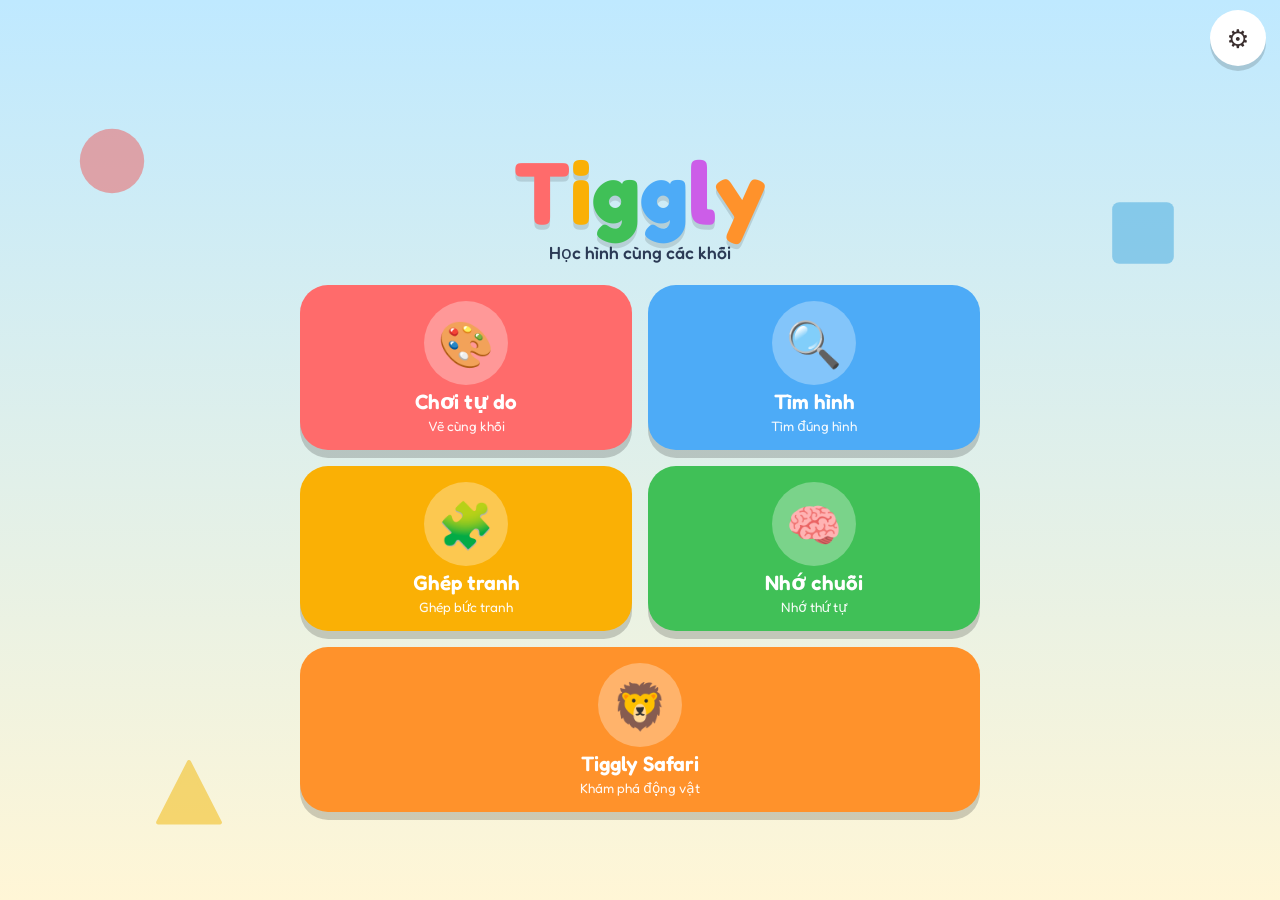
==== index.html @ 3adcff49 "md" ====
<!DOCTYPE html>
<html lang="vi">

<head>
  <meta charset="UTF-8">

  <!-- Responsive -->
  <meta name="viewport" content="width=device-width, initial-scale=1.0">

  <!-- SEO cơ bản -->
  <title>Tiggly Blocks – Trò Chơi Học Hình Khối Cho Bé</title>

  <meta name="description"
    content="Tiggly Blocks là trò chơi giáo dục tương tác dành cho trẻ nhỏ. Bé khám phá hình tròn, hình vuông, tam giác, ghép hình sáng tạo và phát triển tư duy qua những trò chơi thú vị.">

  <meta name="author" content="Duongg">

  <meta name="robots" content="index, follow">

  <meta name="googlebot" content="index, follow">

  <meta name="theme-color" content="#38bdf8">

  <!-- Canonical URL: thay bằng domain chính thức -->
  <link rel="canonical" href="https://tiggly-blocks/vercel.app/">

  <!-- Favicon -->
  <link rel="icon" href="/favicon.svg" sizes="any">

  <link rel="icon" type="image/png" sizes="32x32" href="/favicon.svg">

  <link rel="icon" type="image/png" sizes="16x16" href="/favicon.svg">

  <link rel="apple-touch-icon" sizes="180x180" href="/favicon.svg">

  <!-- Open Graph: Facebook, Messenger, Zalo -->
  <meta property="og:type" content="website">

  <meta property="og:locale" content="vi_VN">

  <meta property="og:site_name" content="Tiggly Blocks">

  <meta property="og:title" content="Tiggly Blocks – Chơi, Học và Sáng Tạo Cùng Hình Khối">

  <meta property="og:description"
    content="Cùng bé khám phá thế giới hình khối, ghép hình sáng tạo và học hỏi qua những trò chơi giáo dục tương tác vui nhộn.">

  <meta property="og:url" content="https://tiggly-blocks/vercel.app/">

  <meta property="og:image" content="https://tiggly-blocks/vercel.app/opg.jpg">

  <meta property="og:image:width" content="1200">

  <meta property="og:image:height" content="630">

  <meta property="og:image:alt" content="Tiggly Blocks – Trò chơi giáo dục hình khối cho bé">

  <!-- Twitter / X Card -->
  <meta name="twitter:card" content="summary_large_image">

  <meta name="twitter:title" content="Tiggly Blocks – Chơi, Học và Sáng Tạo">

  <meta name="twitter:description" content="Khám phá hình khối, ghép hình và sáng tạo cùng Tiggly Blocks.">

  <meta name="twitter:image" content="https://YOUR-DOMAIN.com/assets/ogp-tiggly-blocks.jpg">

  <!-- Structured Data: Google -->
  <script type="application/ld+json">
    {
        "@context": "https://schema.org",
        "@type": "SoftwareApplication",
        "name": "Tiggly Blocks",
        "applicationCategory": "EducationalApplication",
        "operatingSystem": "Web",
        "inLanguage": "vi",
        "author": {
            "@type": "Person",
            "name": "Duongg"
        },
        "description": "Trò chơi giáo dục tương tác giúp trẻ khám phá hình khối, ghép hình và phát triển tư duy sáng tạo."
    }
    </script>
  <link rel="stylesheet" href="https://fonts.googleapis.com/css2?family=Fredoka:wght@400;600;700&display=swap">
  <style>
    :root {
      --bg: #fff7e8;
      --panel: #fff;
      --text: #3b2f2f;
      --line: #f0d9b5;
      --accent: #3fa7e0;
      box-sizing: border-box;
      padding-top: env(safe-area-inset-top, 0px);
      padding-bottom: env(safe-area-inset-bottom, 0px)
    }

    @media (prefers-color-scheme:dark) {
      :root:not([data-theme="light"]) {
        --bg: #1f1a17;
        --panel: #2b2420;
        --text: #f3e8dc;
        --line: #4a3d34
      }
    }

    :root[data-theme="dark"] {
      --bg: #1f1a17;
      --panel: #2b2420;
      --text: #f3e8dc;
      --line: #4a3d34
    }

    * {
      box-sizing: border-box
    }

    html,
    body {
      height: 100%;
      margin: 0
    }

    body {
      background: var(--bg);
      color: var(--text);
      font-family: "Baloo 2", "Segoe UI", system-ui, sans-serif;
      display: flex;
      flex-direction: column;
      overscroll-behavior: none;
      user-select: none;
      -webkit-user-select: none
    }

    #bar {
      display: flex;
      flex-wrap: wrap;
      gap: 8px;
      align-items: center;
      padding: 8px 12px;
      font-size: .85rem
    }

    button {
      font: inherit;
      border: 2px solid var(--line);
      background: var(--panel);
      color: var(--text);
      border-radius: 999px;
      padding: 4px 12px;
      cursor: pointer
    }

    button.on {
      border-color: var(--accent);
      background: var(--accent);
      color: #fff
    }

    label {
      display: flex;
      gap: 6px;
      align-items: center
    }

    #status {
      padding: 0 12px 6px;
      font-size: .85rem;
      min-height: 1.4em
    }

    #board {
      flex: 1;
      position: relative;
      margin: 0 12px 12px;
      border: 3px dashed var(--line);
      border-radius: 20px;
      overflow: hidden;
      touch-action: none
    }

    #hint {
      position: absolute;
      inset: 0;
      display: grid;
      place-items: center;
      text-align: center;
      opacity: .45;
      padding: 16px;
      pointer-events: none
    }

    .s {
      position: absolute;
      width: 170px;
      height: 170px;
      transform: translate(-50%, -50%);
      pointer-events: none;
      animation: pop .3s cubic-bezier(.3, 1.8, .5, 1)
    }

    .s.old {
      opacity: .8;
      animation: none
    }

    .s svg {
      width: 100%;
      height: 100%
    }

    .dot {
      position: absolute;
      width: 14px;
      height: 14px;
      border-radius: 50%;
      background: var(--text);
      opacity: .35;
      transform: translate(-50%, -50%);
      pointer-events: none
    }

    @keyframes pop {
      from {
        transform: translate(-50%, -50%) scale(0)
      }

      to {
        transform: translate(-50%, -50%) scale(1)
      }
    }

    #games {
      display: flex;
      gap: 8px;
      flex-wrap: wrap;
      padding: 0 12px 6px
    }

    #hud {
      position: absolute;
      top: 8px;
      left: 0;
      right: 0;
      text-align: center;
      font-size: 1.2rem;
      font-weight: 700;
      z-index: 2;
      pointer-events: none
    }

    #hud button {
      pointer-events: auto
    }

    .big {
      width: 72px;
      height: 72px;
      margin: 0 auto 4px
    }

    .big svg,
    .tg svg {
      width: 100%;
      height: 100%
    }

    .tg {
      position: absolute;
      transform: translate(-50%, -50%);
      pointer-events: none;
      opacity: .55;
      color: var(--text)
    }

    .tg.done {
      opacity: 1;
      animation: pop .35s cubic-bezier(.3, 1.8, .5, 1)
    }

    :root {
      --sky1: #bfe9ff;
      --sky2: #fff6d6;
      --ink: #2b3a55
    }

    @media (prefers-color-scheme:dark) {
      :root:not([data-theme="light"]) {
        --sky1: #1b2a49;
        --sky2: #34507f;
        --ink: #fff
      }
    }

    :root[data-theme="dark"] {
      --sky1: #1b2a49;
      --sky2: #34507f;
      --ink: #fff
    }

    body {
      font-family: "Fredoka", "Baloo 2", "Segoe UI", system-ui, sans-serif;
      background: linear-gradient(var(--sky1), var(--sky2)) fixed;
      color: var(--ink)
    }

    button {
      font-family: inherit;
      font-weight: 600;
      touch-action: manipulation
    }

    #top {
      display: flex;
      align-items: center;
      gap: 10px;
      padding: 10px 14px 4px;
      position: relative;
      z-index: 30
    }

    #top button {
      width: 56px;
      height: 56px;
      border-radius: 50%;
      border: 0;
      padding: 0;
      font-size: 1.6rem;
      background: #fff;
      box-shadow: 0 5px 0 rgba(0, 0, 0, .15)
    }

    #top button:active,
    .tile:active {
      transform: translateY(5px);
      box-shadow: 0 2px 0 rgba(0, 0, 0, .15)
    }

    #title {
      flex: 1;
      text-align: center;
      font-size: 1.7rem;
      font-weight: 700
    }

    body.home #title,
    body.home #homeBtn {
      visibility: hidden
    }

    #board {
      margin: 4px 14px 18px;
      border: 6px solid #ffd43b;
      border-radius: 32px;
      background: radial-gradient(circle, #e3eef9 2px, transparent 2.5px) 0 0/28px 28px, #fff;
      box-shadow: 0 8px 0 rgba(0, 0, 0, .12)
    }

    #board.shake {
      animation: shake .3s
    }

    #hint {
      color: #6b7c93;
      opacity: .7;
      font-size: 1.8rem;
      font-weight: 600
    }

    #hud {
      left: 50%;
      right: auto;
      transform: translateX(-50%);
      top: 12px;
      background: #fff;
      color: #3b2f2f;
      border-radius: 26px;
      padding: 8px 22px;
      box-shadow: 0 5px 0 rgba(0, 0, 0, .12), 0 0 0 3px #ffd43b;
      font-size: 1.35rem;
      max-width: 90%
    }

    #hud:empty {
      display: none
    }

    #hud button {
      margin-top: 6px;
      border: 0;
      background: #40c057;
      color: #fff;
      border-radius: 999px;
      padding: 8px 22px;
      font-size: 1.1rem;
      box-shadow: 0 4px 0 #2f9e44
    }

    .s {
      filter: drop-shadow(0 8px 6px rgba(0, 0, 0, .25))
    }

    .s svg * {
      stroke: #fff;
      stroke-width: 5;
      paint-order: stroke
    }

    .s::after {
      content: "";
      position: absolute;
      inset: 0;
      background: url("data:image/svg+xml,%3Csvg xmlns='http://www.w3.org/2000/svg' viewBox='0 0 100 100'%3E%3Ccircle cx='38' cy='46' r='5' fill='%23333'/%3E%3Ccircle cx='62' cy='46' r='5' fill='%23333'/%3E%3Cpath d='M36 60q14 14 28 0' stroke='%23333' stroke-width='5' fill='none' stroke-linecap='round'/%3E%3C/svg%3E") 50% 55%/50% no-repeat
    }

    .tg {
      color: #8aa0b8;
      opacity: .95
    }

    .tg svg {
      stroke-width: 4
    }

    .tg:not(.done) svg {
      fill: #eef4fb
    }

    #games {
      position: fixed;
      inset: 0;
      z-index: 20;
      display: none;
      grid-template-columns: repeat(2, minmax(0, 1fr));
      gap: 16px;
      align-content: center;
      padding: 84px max(16px, calc(50% - 340px)) 24px;
      background: linear-gradient(var(--sky1), var(--sky2));
      overflow: auto
    }

    body.home #games {
      display: grid
    }

    .logo {
      grid-column: 1/-1;
      text-align: center;
      font-size: clamp(3rem, 12vw, 5.5rem);
      font-weight: 700;
      line-height: 1;
      text-shadow: 0 5px 0 rgba(0, 0, 0, .12);
      margin-bottom: 8px
    }

    .logo span {
      display: inline-block;
      animation: bob 2s ease-in-out infinite
    }

    .logo span:nth-child(2n) {
      animation-delay: .3s
    }

    .logo span:nth-child(3n) {
      animation-delay: .6s
    }

    .logo small {
      display: block;
      font-size: 1.1rem;
      font-weight: 500;
      margin-top: 8px;
      color: var(--ink);
      text-shadow: none
    }

    .tile {
      border: 0;
      border-radius: 28px;
      padding: 16px 8px;
      color: #fff;
      font-size: 1.3rem;
      display: flex;
      flex-direction: column;
      align-items: center;
      justify-content: center;
      gap: 4px;
      min-height: 150px;
      box-shadow: 0 8px 0 rgba(0, 0, 0, .18)
    }

    .tile small {
      font-weight: 400;
      font-size: .85rem;
      opacity: .95
    }

    .tile .ic {
      font-size: 2.8rem;
      width: 84px;
      height: 84px;
      border-radius: 50%;
      background: rgba(255, 255, 255, .3);
      display: grid;
      place-items: center;
      animation: bob 2.4s ease-in-out infinite
    }

    .deco {
      position: absolute;
      width: 70px;
      height: 70px;
      opacity: .5;
      animation: float 6s ease-in-out infinite;
      pointer-events: none
    }

    .deco svg {
      width: 100%;
      height: 100%
    }

    .d0 {
      left: 6%;
      top: 14%
    }

    .d1 {
      right: 8%;
      top: 22%;
      animation-delay: 1s
    }

    .d2 {
      left: 12%;
      bottom: 8%;
      animation-delay: 2s
    }

    #bar {
      position: fixed;
      z-index: 50;
      left: 50%;
      top: 50%;
      transform: translate(-50%, -50%);
      width: min(92vw, 440px);
      max-height: 90vh;
      overflow: auto;
      flex-direction: column;
      align-items: stretch;
      gap: 10px;
      padding: 20px;
      border-radius: 24px;
      background: var(--panel);
      color: var(--text);
      box-shadow: 0 10px 40px rgba(0, 0, 0, .4)
    }

    #bar[hidden],
    #scrim[hidden] {
      display: none
    }

    #bar h2 {
      margin: 0;
      font-size: 1.3rem
    }

    #bar p {
      margin: 0;
      font-size: .9rem;
      opacity: .8
    }

    #bar .done {
      background: #40c057;
      border-color: #40c057;
      color: #fff
    }

    #cals {
      display: flex;
      gap: 6px;
      flex-wrap: wrap
    }

    #status {
      padding: 0
    }

    #scrim {
      position: fixed;
      inset: 0;
      background: rgba(0, 0, 0, .45);
      z-index: 40
    }

    body.cal #bar {
      top: auto;
      bottom: 10px;
      transform: translateX(-50%);
      padding: 12px
    }

    body.cal #bar>h2,
    body.cal #bar>p,
    body.cal #bar>label,
    body.cal #reset {
      display: none
    }

    .cf {
      position: fixed;
      top: -20px;
      width: 12px;
      height: 16px;
      z-index: 60;
      pointer-events: none;
      animation: fall 1.6s ease-in forwards
    }

    @keyframes bob {
      50% {
        transform: translateY(-8px)
      }
    }

    @keyframes float {
      50% {
        transform: translateY(-18px) rotate(12deg)
      }
    }

    @keyframes fall {
      to {
        transform: translateY(105vh) rotate(720deg)
      }
    }

    @keyframes shake {
      25% {
        transform: translateX(-10px)
      }

      75% {
        transform: translateX(10px)
      }
    }

    .tile[data-m="saf"] {
      grid-column: 1/-1;
      min-height: 120px
    }

    .animal {
      position: absolute;
      transform: translate(-50%, -50%);
      pointer-events: none;
      animation: pop .45s cubic-bezier(.3, 1.8, .5, 1);
      filter: drop-shadow(0 8px 6px rgba(0, 0, 0, .2))
    }

    .animal svg {
      width: 100%;
      height: 100%;
      overflow: visible
    }

    .album {
      margin-top: 2px
    }

    .album span {
      font-size: 1.9rem;
      margin: 0 4px
    }

    .album .lock {
      filter: grayscale(1) brightness(1.2);
      opacity: .35
    }

    .an-fish {
      animation: swim 3s ease-in-out infinite
    }

    .an-fish .tail {
      transform-box: fill-box;
      transform-origin: 0 50%;
      animation: wag .5s ease-in-out infinite alternate
    }

    .bub {
      transform-box: fill-box;
      animation: rise 2s ease-out infinite
    }

    .an-cat {
      transform-origin: 50% 100%;
      animation: tilt 1.6s ease-in-out infinite alternate
    }

    .an-turtle {
      animation: crawl 4s ease-in-out infinite alternate
    }

    .an-turtle .head {
      transform-box: fill-box;
      transform-origin: 0 50%;
      animation: nod 1.2s ease-in-out infinite alternate
    }

    .an-chick {
      animation: hop .8s ease-in-out infinite
    }

    .blink {
      transform-box: fill-box;
      transform-origin: 50% 50%;
      animation: blink 3s infinite
    }

    @keyframes swim {
      50% {
        transform: translateX(18px) rotate(4deg)
      }
    }

    @keyframes wag {
      from {
        transform: rotate(-14deg)
      }

      to {
        transform: rotate(14deg)
      }
    }

    @keyframes rise {
      from {
        transform: translateY(0);
        opacity: 1
      }

      to {
        transform: translateY(-40px);
        opacity: 0
      }
    }

    @keyframes tilt {
      from {
        transform: rotate(-5deg)
      }

      to {
        transform: rotate(5deg)
      }
    }

    @keyframes crawl {
      from {
        transform: translateX(-14px)
      }

      to {
        transform: translateX(14px)
      }
    }

    @keyframes nod {
      from {
        transform: rotate(-6deg)
      }

      to {
        transform: rotate(8deg)
      }
    }

    @keyframes hop {
      50% {
        transform: translateY(-16px)
      }
    }

    @keyframes blink {

      0%,
      92%,
      100% {
        transform: scaleY(1)
      }

      96% {
        transform: scaleY(.1)
      }
    }
  </style>
</head>

<body>
  <div id="bar" hidden>
    <span>Học khối:</span>
    <span id="cals"></span>
    <button id="reset">Xóa dữ liệu học</button>
    <label><input type="checkbox" id="keep" checked> Giữ hình khi nhấc khối</label>
    <label>Khoảng gom điểm <input type="range" id="rad" min="60" max="300" value="140"><span
        id="radv">140</span></label>
  </div>
  <div id="status"></div>
  <div id="games"></div>
  <div id="top"><button id="homeBtn" aria-label="Màn hình chính">🏠</button>
    <div id="title"></div><button id="gear" aria-label="Dành cho phụ huynh (giữ 1 giây)">⚙️</button>
  </div>
  <div id="board">
    <div id="hud"></div>
    <div id="hint">Đặt khối lên màn hình.<br>Lần đầu: bấm “Học khối”, chọn hình rồi đặt đúng khối đó lên.</div>
  </div>
  <script>
    const SHAPES = {
      circle: { name: "hình tròn", color: "#ef5b5b", freq: 392, svg: '<circle cx="50" cy="50" r="46"/>' },
      square: { name: "hình vuông", color: "#3fa7e0", freq: 440, svg: '<rect x="6" y="6" width="88" height="88" rx="10"/>' },
      triangle: { name: "hình tam giác", color: "#f2b705", freq: 523, svg: '<polygon points="50,6 94,92 6,92" stroke-linejoin="round" stroke="#f2b705" stroke-width="6"/>' }
    };
    const TOL = 0.18, SETTLE = 60;
    const board = document.getElementById("board"), hint = document.getElementById("hint"), statusEl = document.getElementById("status");
    const radEl = document.getElementById("rad"), keepEl = document.getElementById("keep");
    let samples = { circle: [], square: [], triangle: [] }, calib = null, calibKey = "", calibT = null, timer = null;
    const pts = new Map(), announced = new Map();

    /* ---------- lưu dữ liệu học ---------- */
    try { const s = JSON.parse(localStorage.getItem("tiggly-samples") || "null"); if (s) samples = Object.assign(samples, s) } catch (e) { }
    function save() { try { localStorage.setItem("tiggly-samples", JSON.stringify(samples)) } catch (e) { } }

    /* ---------- âm thanh / giọng nói ---------- */
    let ac;
    function beep(f) { try { ac = ac || new (window.AudioContext || window.webkitAudioContext)(); const o = ac.createOscillator(), g = ac.createGain(); o.frequency.value = f; g.gain.setValueAtTime(.25, ac.currentTime); g.gain.exponentialRampToValueAtTime(.001, ac.currentTime + .4); o.connect(g).connect(ac.destination); o.start(); o.stop(ac.currentTime + .4) } catch (e) { } }
    function say(t) { try { speechSynthesis.cancel(); const u = new SpeechSynthesisUtterance(t); u.lang = "vi-VN"; speechSynthesis.speak(u) } catch (e) { } }
    const svg = t => `<svg viewBox="0 0 100 100" fill="${SHAPES[t].color}">${SHAPES[t].svg}</svg>`;

    /* ---------- theo dõi điểm chạm ---------- */
    board.addEventListener("pointerdown", e => { pts.set(e.pointerId, { x: e.clientX, y: e.clientY }); sched() });
    board.addEventListener("pointermove", e => { if (pts.has(e.pointerId)) { pts.set(e.pointerId, { x: e.clientX, y: e.clientY }); sched() } });
    ["pointerup", "pointercancel"].forEach(n => window.addEventListener(n, e => { if (pts.delete(e.pointerId)) sched() }));
    board.addEventListener("touchmove", e => e.preventDefault(), { passive: false });
    board.addEventListener("contextmenu", e => e.preventDefault());
    function sched() { clearTimeout(timer); timer = setTimeout(render, SETTLE) }

    /* ---------- gom điểm thành khối ---------- */
    const dist = (a, b) => Math.hypot(a.x - b.x, a.y - b.y);
    function cluster() {
      const R = +radEl.value, a = [...pts].map(([id, p]) => ({ id, x: p.x, y: p.y })), seen = new Set(), out = [];
      for (const p of a) {
        if (seen.has(p.id)) continue;
        const g = [p]; seen.add(p.id);
        for (let i = 0; i < g.length; i++)for (const q of a) if (!seen.has(q.id) && dist(g[i], q) < R) { seen.add(q.id); g.push(q) }
        out.push(g);
      }
      return out;
    }
    function sig(g) {
      const d = [];
      for (let i = 0; i < g.length; i++)for (let j = i + 1; j < g.length; j++)d.push(dist(g[i], g[j]));
      return { n: g.length, d: d.sort((a, b) => a - b) };
    }
    function err(a, b) {
      if (a.n !== b.n) return Infinity;
      let m = 0;
      for (let i = 0; i < a.d.length; i++)m = Math.max(m, Math.abs(a.d[i] - b.d[i]) / Math.max(b.d[i], 20));
      return m;
    }
    function match(s) {
      let best = null, be = TOL;
      for (const t in samples) for (const x of samples[t]) { const e = err(s, x); if (e < be) { be = e; best = t } }
      return best;
    }

    /* ---------- vẽ ---------- */
    function render() {
      const groups = cluster(), r = board.getBoundingClientRect();
      board.querySelectorAll(".dot,.s.live").forEach(n => n.remove());
      statusEl.textContent = `Điểm chạm: ${pts.size} · Khối: ${groups.length}`;
      if (pts.size) hint.style.display = "none";
      for (const p of pts.values()) { const d = document.createElement("div"); d.className = "dot"; d.style.left = p.x - r.left + "px"; d.style.top = p.y - r.top + "px"; board.appendChild(d) }

      if (calib) { doCalib(groups); return }

      const keys = new Set();
      for (const g of groups) {
        const s = sig(g), t = match(s);
        const key = g.map(p => p.id).sort().join("-");
        const cx = g.reduce((a, p) => a + p.x, 0) / g.length - r.left, cy = g.reduce((a, p) => a + p.y, 0) / g.length - r.top;
        if (!t) { statusEl.textContent += ` · Chưa nhận ra (n=${s.n}, d=${s.d.map(Math.round).join("/")})`; continue }
        keys.add(key);
        const el = document.createElement("div"); el.className = "s live" + (announced.has(key) ? " old" : "");
        el.style.left = cx + "px"; el.style.top = cy + "px"; el.innerHTML = svg(t); board.appendChild(el);
        G.block(t, cx, cy, !announced.has(key));
        announced.set(key, { t, x: cx, y: cy });
      }
      for (const [k, v] of announced) if (!keys.has(k)) {
        G.lift(v.t);
        if (keepEl.checked) { const el = document.createElement("div"); el.className = "s old"; el.style.left = v.x + "px"; el.style.top = v.y + "px"; el.innerHTML = svg(v.t); board.appendChild(el) }
        announced.delete(k);
      }
    }

    /* ---------- học khối ---------- */
    function doCalib(groups) {
      const name = SHAPES[calib].name;
      if (groups.length !== 1) { clearTimeout(calibT); calibKey = ""; statusEl.textContent = `Đang học ${name}: hãy đặt đúng 1 khối lên màn hình, giữ yên…`; return }
      const s = sig(groups[0]), k = s.n + ":" + s.d.map(Math.round).join(",");
      statusEl.textContent = `Đang học ${name}: thấy ${s.n} điểm, giữ yên…`;
      if (k !== calibKey) {
        calibKey = k; clearTimeout(calibT); calibT = setTimeout(() => {
          let clash = null;
          for (const t in samples) if (t !== calib) for (const x of samples[t]) if (err(s, x) < TOL) clash = t;
          samples[calib].push(s); save();
          statusEl.textContent = `Đã lưu mẫu cho ${name} (${s.n} điểm).` + (clash ? ` Cảnh báo: giống ${SHAPES[clash].name}, dễ nhận nhầm.` : "") + " Nhấc khối ra; đặt lại vài lần để học thêm hoặc bấm nút để thoát.";
          beep(SHAPES[calib].freq); buildCals();
        }, 600)
      }
    }
    function buildCals() {
      const box = document.getElementById("cals"); box.innerHTML = "";
      for (const t in SHAPES) {
        const b = document.createElement("button"); b.textContent = `${SHAPES[t].name.replace("hình ", "")} (${samples[t].length})`;
        if (calib === t) b.classList.add("on");
        b.onclick = () => { calib = calib === t ? null : t; calibKey = ""; statusEl.textContent = calib ? `Đặt khối ${SHAPES[t].name} lên màn hình…` : ""; buildCals() };
        box.appendChild(b);
      }
    }
    document.getElementById("reset").onclick = () => { samples = { circle: [], square: [], triangle: [] }; save(); buildCals(); statusEl.textContent = "Đã xóa dữ liệu học." };
    radEl.oninput = () => { document.getElementById("radv").textContent = radEl.value; sched() };
    buildCals();
    /* ===== TRÒ CHƠI ===== */
    const T = Object.keys(SHAPES), hud = document.getElementById("hud"), rnd = a => a[Math.floor(Math.random() * a.length)];
    let mode = "free", score = 0, st = {}, G;
    const hudSet = h => { hud.innerHTML = h };
    const ok = () => { confetti();[523, 659, 784, 1047].forEach((f, i) => setTimeout(() => beep(f), i * 110)) }, no = () => { beep(180); shake() };
    const svgO = t => `<svg viewBox="0 0 100 100" fill="none" stroke="currentColor" stroke-width="3" stroke-dasharray="7 6">${SHAPES[t].svg.replace(/ stroke(-linejoin|-width)?="[^"]*"/g, "")}</svg>`;
    const clearTg = () => board.querySelectorAll(".tg,.animal").forEach(e => e.remove());
    function end(m, sp) { hudSet(`${m}<br><button onclick="setMode(mode)">Chơi lại</button>`); ok(); say(sp) }

    /* 1. Chơi tự do */
    const gFree = { block(t, x, y, n) { if (n) { beep(SHAPES[t].freq); say(SHAPES[t].name) } }, lift() { } };

    /* 2. Tìm hình: app đọc tên, bé đặt đúng khối */
    const gFind = {
      start() { score = 0; st = { r: 0 }; this.next() },
      next() {
        if (st.r >= 8) return end(`Hoàn thành! Con được ${score}/8 ⭐`, "Hoàn thành! Giỏi quá!");
        st.r++; st.want = rnd(T); st.miss = 0; st.lock = 0;
        hudSet(`<div class="big">${svg(st.want)}</div>Tìm ${SHAPES[st.want].name}! (${st.r}/8) ⭐${score}`);
        say("Tìm " + SHAPES[st.want].name)
      },
      block(t, x, y, n) {
        if (!n || st.lock) return;
        if (t === st.want) { if (!st.miss) score++; st.lock = 1; ok(); say("Đúng rồi!"); setTimeout(() => this.next(), 1600) }
        else { st.miss = 1; no(); say("Đây là " + SHAPES[t].name + ". Thử lại nhé!") }
      },
      lift() { }
    };

    /* 3. Ghép tranh: đặt khối vào đúng hình mờ */
    const PICS = [
      { n: "Ngôi nhà", p: [["triangle", 0, -1.1], ["square", 0, .1], ["circle", 1.7, -1.3]] },
      { n: "Người tuyết", p: [["circle", 0, -1.3], ["circle", 0, -.1], ["circle", 0, 1.1]] },
      { n: "Tàu hỏa", p: [["square", -1.2, 0], ["square", 0, 0], ["circle", 1.2, 0], ["triangle", 0, -1.2]] }
    ];
    const gPic = {
      start() { st = { i: 0 }; this.load() },
      load() {
        const P = PICS[st.i % PICS.length], r = board.getBoundingClientRect(), u = Math.max(90, Math.min(140, Math.min(r.width, r.height) / 4.2));
        const xs = P.p.map(a => a[1]), ys = P.p.map(a => a[2]), cx = (Math.min(...xs) + Math.max(...xs)) / 2, cy = (Math.min(...ys) + Math.max(...ys)) / 2;
        clearTg(); st.u = u; st.name = P.n; st.left = P.p.length;
        st.tg = P.p.map(([t, dx, dy]) => {
          const x = r.width / 2 + (dx - cx) * u, y = r.height / 2 + (dy - cy) * u, e = document.createElement("div");
          e.className = "tg"; e.style.cssText = `width:${u}px;height:${u}px;left:${x}px;top:${y}px`; e.innerHTML = svgO(t); board.appendChild(e);
          return { t, e, x, y, done: 0 }
        });
        hudSet(`Ghép tranh: ${P.n}<br>Đặt khối vào đúng hình mờ`); say("Ghép " + P.n)
      },
      block(t, x, y, n) {
        if (!st.left) return;
        const near = a => !a.done && Math.hypot(a.x - x, a.y - y) < st.u * .6, g = st.tg.find(a => near(a) && a.t === t);
        if (g) {
          g.done = 1; g.e.innerHTML = svg(t); g.e.classList.add("done"); beep(SHAPES[t].freq * 1.5);
          if (--st.left === 0) { ok(); say("Hoàn thành! " + st.name); hudSet(`🎉 ${st.name} hoàn thành!`); setTimeout(() => { st.i++; this.load() }, 3000) }
        } else if (n && st.tg.some(a => near(a) && a.t !== t)) no();
      },
      lift() { }
    };

    /* 4. Nhớ chuỗi: xem dãy hình rồi đặt khối theo thứ tự */
    const showProg = () => hudSet(`Con nhớ chuỗi ${st.seq.length} hình: ${st.pos}/${st.seq.length}`);
    const gMem = {
      start() { st = { len: 2 }; this.round() },
      round() {
        st.seq = Array.from({ length: st.len }, () => rnd(T)); st.pos = 0; st.lock = 1; hudSet("Nhìn kỹ nhé!");
        st.seq.forEach((t, i) => {
          setTimeout(() => { hudSet(`<div class="big">${svg(t)}</div>`); beep(SHAPES[t].freq) }, 800 + i * 1100);
          setTimeout(() => hudSet(""), 1500 + i * 1100)
        });
        setTimeout(() => { st.lock = 0; showProg(); say("Đến lượt con!") }, 800 + st.seq.length * 1100)
      },
      block(t, x, y, n) {
        if (!n || st.lock) return;
        if (t === st.seq[st.pos]) {
          st.pos++; beep(SHAPES[t].freq); showProg();
          if (st.pos === st.seq.length) { st.lock = 1; ok(); say("Giỏi lắm!"); st.len++; setTimeout(() => this.round(), 1600) }
        } else { no(); st.lock = 1; say("Sai rồi, mình thử lại nhé"); setTimeout(() => { st.len = Math.max(2, st.len - 1); this.round() }, 1800) }
      },
      lift() { }
    };

    /* chuyển chế độ */
    /* 5. Tiggly Safari: ghép khối thành con vật sống động */
    const found = new Set();
    try { JSON.parse(localStorage.getItem("tiggly-found") || "[]").forEach(k => found.add(k)) } catch (e) { }
    const ANI = {
      "circle,triangle": {
        n: "Con cá", e: "🐟", c: "fish", say: "Con cá! Bơi bơi bơi", fx: [[660, 0], [880, 130], [700, 260]],
        svg: "<g class='tail'><polygon points='148,100 196,64 196,136' fill='#fab005'/></g><circle cx='98' cy='100' r='56' fill='#ff922b'/><path d='M66 74q32-28 64 0' stroke='#ffd8a8' stroke-width='8' fill='none' stroke-linecap='round'/><g class='blink'><circle cx='76' cy='94' r='11' fill='#fff'/><circle cx='79' cy='94' r='5' fill='#333'/></g><path d='M62 120q14 12 28 0' stroke='#333' stroke-width='4' fill='none' stroke-linecap='round'/><circle class='bub' cx='34' cy='70' r='7' fill='none' stroke='#74c0fc' stroke-width='3'/><circle class='bub' cx='48' cy='48' r='5' fill='none' stroke='#74c0fc' stroke-width='3' style='animation-delay:.8s'/>"
      },
      "square,triangle": {
        n: "Con mèo", e: "🐱", c: "cat", say: "Con mèo! Meo meo", fx: [[820, 0], [560, 180]],
        svg: "<polygon points='50,78 52,22 98,66' fill='#ffa94d'/><polygon points='150,78 148,22 102,66' fill='#ffa94d'/><polygon points='58,66 60,40 80,62' fill='#ffc9c9'/><polygon points='142,66 140,40 120,62' fill='#ffc9c9'/><rect x='40' y='62' width='120' height='112' rx='22' fill='#ffc078'/><g class='blink'><circle cx='74' cy='106' r='12' fill='#fff'/><circle cx='76' cy='106' r='6' fill='#333'/></g><g class='blink'><circle cx='126' cy='106' r='12' fill='#fff'/><circle cx='124' cy='106' r='6' fill='#333'/></g><polygon points='92,126 108,126 100,136' fill='#f06595'/><path d='M100 136q-10 12-20 4M100 136q10 12 20 4' stroke='#333' stroke-width='4' fill='none' stroke-linecap='round'/><path d='M40 124l-30-6M40 134l-30 6M160 124l30-6M160 134l30 6' stroke='#333' stroke-width='3' stroke-linecap='round'/>"
      },
      "circle,square": {
        n: "Con rùa", e: "🐢", c: "turtle", say: "Con rùa! Chậm rì rì", fx: [[220, 0], [196, 300]],
        svg: "<g class='head'><rect x='140' y='82' width='52' height='46' rx='14' fill='#8ce99a'/><circle cx='176' cy='98' r='6' fill='#fff'/><circle cx='178' cy='98' r='3' fill='#333'/><path d='M160 116q10 8 22 0' stroke='#333' stroke-width='3' fill='none' stroke-linecap='round'/></g><rect x='52' y='140' width='30' height='34' rx='8' fill='#8ce99a'/><rect x='112' y='140' width='30' height='34' rx='8' fill='#8ce99a'/><circle cx='96' cy='108' r='62' fill='#40c057'/><circle cx='96' cy='108' r='40' fill='none' stroke='#2f9e44' stroke-width='6'/><path d='M96 68v80M56 108h80' stroke='#2f9e44' stroke-width='5'/>"
      },
      "circle,square,triangle": {
        n: "Gà con", e: "🐥", c: "chick", say: "Gà con! Chíp chíp chíp", fx: [[1500, 0], [1700, 140], [1500, 280]],
        svg: "<ellipse cx='50' cy='104' rx='12' ry='22' fill='#fcc419'/><ellipse cx='150' cy='104' rx='12' ry='22' fill='#fcc419'/><circle cx='100' cy='92' r='52' fill='#ffd43b'/><path d='M92 44q-4-20 8-22 12 2 8 22' fill='none' stroke='#fab005' stroke-width='5' stroke-linecap='round'/><g class='blink'><circle cx='80' cy='86' r='10' fill='#fff'/><circle cx='82' cy='86' r='5' fill='#333'/></g><g class='blink'><circle cx='120' cy='86' r='10' fill='#fff'/><circle cx='118' cy='86' r='5' fill='#333'/></g><polygon points='88,104 112,104 100,124' fill='#ff922b'/><rect x='34' y='128' width='132' height='56' rx='14' fill='#d9a066'/><path d='M50 146h100M50 164h100' stroke='#b8803f' stroke-width='4'/>"
      }
    };
    const albumHtml = () => `<div class="album">${Object.entries(ANI).map(([k, a]) => `<span class="${found.has(k) ? "" : "lock"}">${a.e}</span>`).join("")}</div>`;
    const gSaf = {
      start() { st = { cur: "" }; this.idle() },
      idle(t) { hudSet((t || "Đặt các khối lên để tạo con vật!") + albumHtml()) },
      block(t, x, y, n) { if (n) setTimeout(() => this.check(), 150) },
      lift() { setTimeout(() => this.check(), 150) },
      check() {
        const vs = [...announced.values()], ty = [...new Set(vs.map(v => v.t))].sort(), k = ty.join(",");
        if (k === st.cur) return;
        st.cur = k; board.querySelectorAll(".animal").forEach(e => e.remove());
        const a = ANI[k];
        if (!a) { this.idle(ty.length === 1 ? "Thêm một khối nữa nhé!" : ""); return }
        const r = board.getBoundingClientRect(), cy = vs.reduce((s, v) => s + v.y, 0) / vs.length, sz = Math.max(150, Math.min(280, Math.min(r.width, r.height) * .5));
        const e = document.createElement("div"); e.className = "animal";
        e.style.cssText = `width:${sz}px;height:${sz}px;left:${r.width / 2}px;top:${cy > r.height / 2 ? r.height * .38 : r.height * .68}px`;
        e.innerHTML = `<svg viewBox='0 0 200 200' class='an-${a.c}'>${a.svg}</svg>`; board.appendChild(e);
        a.fx.forEach(([f, d]) => setTimeout(() => beep(f), d)); say(a.say);
        const isNew = !found.has(k); found.add(k);
        try { localStorage.setItem("tiggly-found", JSON.stringify([...found])) } catch (er) { }
        hudSet(`${a.n} ${a.e}${isNew ? " – mới!" : ""}` + albumHtml()); if (isNew) ok();
      }
    };
    const MODES = { free: ["Chơi tự do", gFree], find: ["Tìm hình", gFind], pic: ["Ghép tranh", gPic], mem: ["Nhớ chuỗi", gMem], saf: ["Tiggly Safari", gSaf] };
    function setMode(m) {
      { const id = setTimeout(() => { }, 0); for (let i = 0; i <= id; i++)clearTimeout(i) }
      mode = m; G = MODES[m][1]; calib = null; buildCals(); clearTg();
      board.querySelectorAll(".s").forEach(e => e.remove()); announced.clear();
      keepEl.checked = m === "free"; hudSet(""); hint.style.display = m === "free" && !pts.size ? "grid" : "none";
      document.querySelectorAll("#games button").forEach(b => b.classList.toggle("on", b.dataset.m === m));
      if (G.start) G.start();
    }
    for (const m in MODES) { const b = document.createElement("button"); b.textContent = MODES[m][0]; b.dataset.m = m; b.onclick = () => setMode(m); document.getElementById("games").appendChild(b) }
    setMode("free");

    /* ===== GIAO DIỆN ===== */
    const home = document.getElementById("games"), bar = document.getElementById("bar"), titleEl = document.getElementById("title"), gear = document.getElementById("gear");
    hint.textContent = "Đặt khối lên đây nhé!";
    function confetti() { for (let i = 0; i < 28; i++) { const c = document.createElement("i"); c.className = "cf"; c.style.left = Math.random() * 100 + "vw"; c.style.background = rnd(["#ff6b6b", "#fab005", "#40c057", "#4dabf7", "#cc5de8"]); c.style.animationDelay = Math.random() * .4 + "s"; c.style.animationDuration = 1.2 + Math.random() + "s"; c.addEventListener("animationend", () => c.remove()); document.body.appendChild(c) } }
    function shake() { board.classList.remove("shake"); void board.offsetWidth; board.classList.add("shake") }

    /* màn hình chính */
    const TILE = { free: ["#ff6b6b", "🎨", "Vẽ cùng khối"], find: ["#4dabf7", "🔍", "Tìm đúng hình"], pic: ["#fab005", "🧩", "Ghép bức tranh"], saf: ["#ff922b", "🦁", "Khám phá động vật"], mem: ["#40c057", "🧠", "Nhớ thứ tự"] };
    document.querySelectorAll("#games button").forEach(b => {
      const m = b.dataset.m, [c, ic, sub] = TILE[m], go = b.onclick;
      b.className = "tile"; b.style.background = c;
      b.innerHTML = `<span class="ic">${ic}</span><span>${MODES[m][0]}</span><small>${sub}</small>`;
      b.onclick = () => { go(); document.body.classList.remove("home"); titleEl.textContent = MODES[m][0] + " " + ic };
    });
    const logo = document.createElement("div"); logo.className = "logo";
    logo.innerHTML = [..."Tiggly"].map((ch, i) => `<span style="color:${["#ff6b6b", "#fab005", "#40c057", "#4dabf7", "#cc5de8", "#ff922b"][i]}">${ch}</span>`).join("") + "<small>Học hình cùng các khối</small>";
    home.prepend(logo);
    ["circle", "square", "triangle"].forEach((t, i) => { const d = document.createElement("div"); d.className = "deco d" + i; d.innerHTML = svg(t); home.appendChild(d) });
    document.body.classList.add("home");
    document.getElementById("homeBtn").onclick = () => { setMode("free"); document.body.classList.add("home") };

    /* khu vực phụ huynh: giữ nút bánh r+ 1 giây */
    const scrim = document.createElement("div"); scrim.id = "scrim"; scrim.hidden = true; document.body.appendChild(scrim);
    const h2 = document.createElement("h2"), pp = document.createElement("p"), xb = document.createElement("button");
    h2.textContent = "Dành cho phụ huynh"; pp.textContent = "Bấm tên hình rồi đặt đúng khối thật lên màn hình để máy học (nên học 2-3 lần mỗi khối).";
    xb.textContent = "Xong"; xb.className = "done";
    bar.prepend(h2, pp); bar.append(statusEl, xb);
    const _bc = buildCals; buildCals = () => { _bc(); document.body.classList.toggle("cal", !!calib); scrim.hidden = !!calib || bar.hidden };
    const openP = () => { bar.hidden = false; scrim.hidden = !!calib }, closeP = () => { bar.hidden = scrim.hidden = true; calib = null; buildCals() };
    xb.onclick = scrim.onclick = closeP;
    let gt; gear.oncontextmenu = e => e.preventDefault();
    gear.onpointerdown = () => { gt = setTimeout(openP, 1000) };
    ["pointerup", "pointerleave", "pointercancel"].forEach(n => gear.addEventListener(n, () => clearTimeout(gt)));
  </script>
</body>

</html>
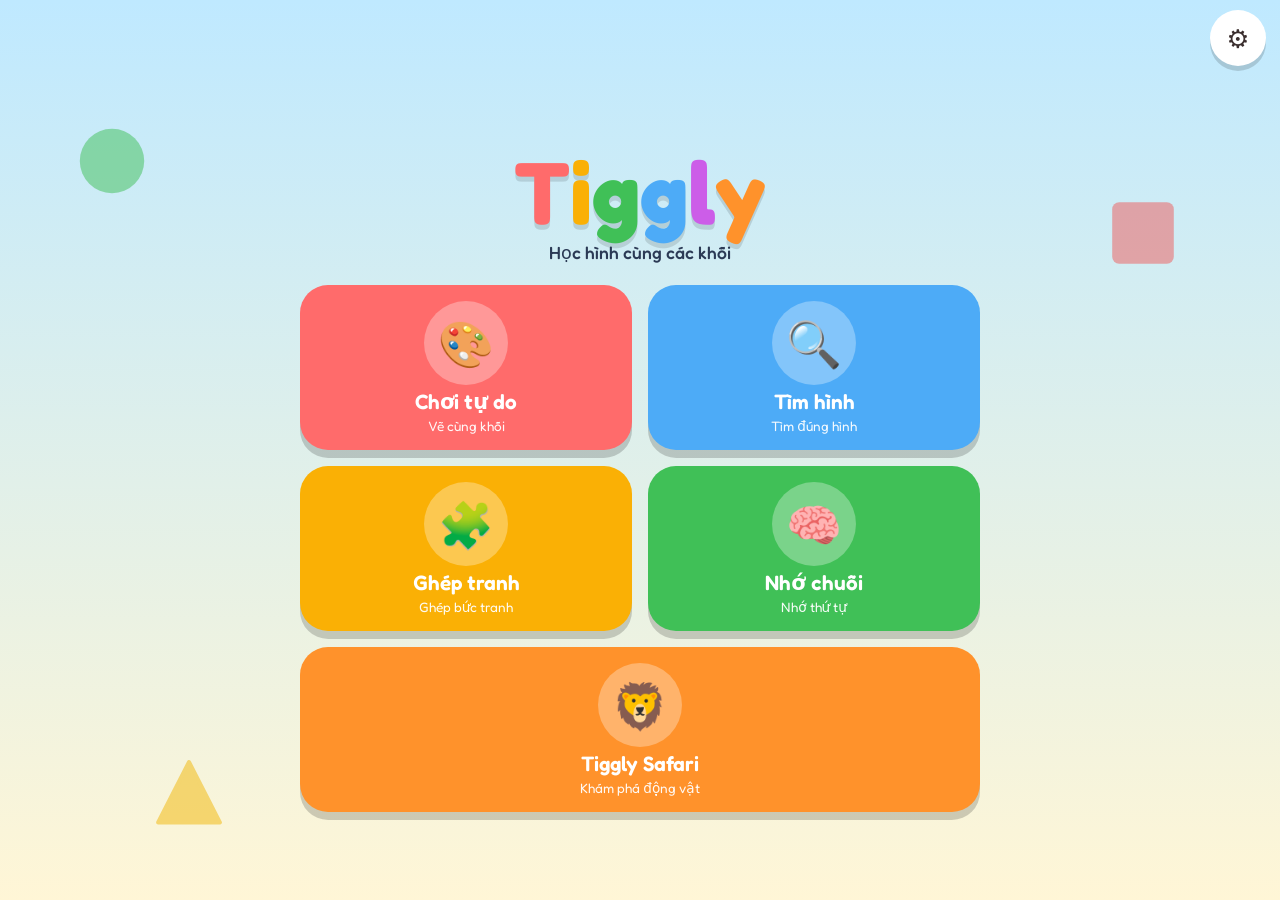
==== commit 1235ac4f: "chia folder" ====
--- a/index.html
+++ b/index.html
@@ -1,1108 +1,39 @@
 <!DOCTYPE html>
 <html lang="vi">
-
 <head>
-  <meta charset="UTF-8">
-
-  <!-- Responsive -->
-  <meta name="viewport" content="width=device-width, initial-scale=1.0">
-
-  <!-- SEO cơ bản -->
-  <title>Tiggly Blocks – Trò Chơi Học Hình Khối Cho Bé</title>
-
-  <meta name="description"
-    content="Tiggly Blocks là trò chơi giáo dục tương tác dành cho trẻ nhỏ. Bé khám phá hình tròn, hình vuông, tam giác, ghép hình sáng tạo và phát triển tư duy qua những trò chơi thú vị.">
-
-  <meta name="author" content="Duongg">
-
-  <meta name="robots" content="index, follow">
-
-  <meta name="googlebot" content="index, follow">
-
-  <meta name="theme-color" content="#38bdf8">
-
-  <!-- Canonical URL: thay bằng domain chính thức -->
-  <link rel="canonical" href="https://tiggly-blocks/vercel.app/">
-
-  <!-- Favicon -->
-  <link rel="icon" href="/favicon.svg" sizes="any">
-
-  <link rel="icon" type="image/png" sizes="32x32" href="/favicon.svg">
-
-  <link rel="icon" type="image/png" sizes="16x16" href="/favicon.svg">
-
-  <link rel="apple-touch-icon" sizes="180x180" href="/favicon.svg">
-
-  <!-- Open Graph: Facebook, Messenger, Zalo -->
-  <meta property="og:type" content="website">
-
-  <meta property="og:locale" content="vi_VN">
-
-  <meta property="og:site_name" content="Tiggly Blocks">
-
-  <meta property="og:title" content="Tiggly Blocks – Chơi, Học và Sáng Tạo Cùng Hình Khối">
-
-  <meta property="og:description"
-    content="Cùng bé khám phá thế giới hình khối, ghép hình sáng tạo và học hỏi qua những trò chơi giáo dục tương tác vui nhộn.">
-
-  <meta property="og:url" content="https://tiggly-blocks/vercel.app/">
-
-  <meta property="og:image" content="https://tiggly-blocks/vercel.app/opg.jpg">
-
-  <meta property="og:image:width" content="1200">
-
-  <meta property="og:image:height" content="630">
-
-  <meta property="og:image:alt" content="Tiggly Blocks – Trò chơi giáo dục hình khối cho bé">
-
-  <!-- Twitter / X Card -->
-  <meta name="twitter:card" content="summary_large_image">
-
-  <meta name="twitter:title" content="Tiggly Blocks – Chơi, Học và Sáng Tạo">
-
-  <meta name="twitter:description" content="Khám phá hình khối, ghép hình và sáng tạo cùng Tiggly Blocks.">
-
-  <meta name="twitter:image" content="https://YOUR-DOMAIN.com/assets/ogp-tiggly-blocks.jpg">
-
-  <!-- Structured Data: Google -->
-  <script type="application/ld+json">
-    {
-        "@context": "https://schema.org",
-        "@type": "SoftwareApplication",
-        "name": "Tiggly Blocks",
-        "applicationCategory": "EducationalApplication",
-        "operatingSystem": "Web",
-        "inLanguage": "vi",
-        "author": {
-            "@type": "Person",
-            "name": "Duongg"
-        },
-        "description": "Trò chơi giáo dục tương tác giúp trẻ khám phá hình khối, ghép hình và phát triển tư duy sáng tạo."
-    }
-    </script>
-  <link rel="stylesheet" href="https://fonts.googleapis.com/css2?family=Fredoka:wght@400;600;700&display=swap">
-  <style>
-    :root {
-      --bg: #fff7e8;
-      --panel: #fff;
-      --text: #3b2f2f;
-      --line: #f0d9b5;
-      --accent: #3fa7e0;
-      box-sizing: border-box;
-      padding-top: env(safe-area-inset-top, 0px);
-      padding-bottom: env(safe-area-inset-bottom, 0px)
-    }
-
-    @media (prefers-color-scheme:dark) {
-      :root:not([data-theme="light"]) {
-        --bg: #1f1a17;
-        --panel: #2b2420;
-        --text: #f3e8dc;
-        --line: #4a3d34
-      }
-    }
-
-    :root[data-theme="dark"] {
-      --bg: #1f1a17;
-      --panel: #2b2420;
-      --text: #f3e8dc;
-      --line: #4a3d34
-    }
-
-    * {
-      box-sizing: border-box
-    }
-
-    html,
-    body {
-      height: 100%;
-      margin: 0
-    }
-
-    body {
-      background: var(--bg);
-      color: var(--text);
-      font-family: "Baloo 2", "Segoe UI", system-ui, sans-serif;
-      display: flex;
-      flex-direction: column;
-      overscroll-behavior: none;
-      user-select: none;
-      -webkit-user-select: none
-    }
-
-    #bar {
-      display: flex;
-      flex-wrap: wrap;
-      gap: 8px;
-      align-items: center;
-      padding: 8px 12px;
-      font-size: .85rem
-    }
-
-    button {
-      font: inherit;
-      border: 2px solid var(--line);
-      background: var(--panel);
-      color: var(--text);
-      border-radius: 999px;
-      padding: 4px 12px;
-      cursor: pointer
-    }
-
-    button.on {
-      border-color: var(--accent);
-      background: var(--accent);
-      color: #fff
-    }
-
-    label {
-      display: flex;
-      gap: 6px;
-      align-items: center
-    }
-
-    #status {
-      padding: 0 12px 6px;
-      font-size: .85rem;
-      min-height: 1.4em
-    }
-
-    #board {
-      flex: 1;
-      position: relative;
-      margin: 0 12px 12px;
-      border: 3px dashed var(--line);
-      border-radius: 20px;
-      overflow: hidden;
-      touch-action: none
-    }
-
-    #hint {
-      position: absolute;
-      inset: 0;
-      display: grid;
-      place-items: center;
-      text-align: center;
-      opacity: .45;
-      padding: 16px;
-      pointer-events: none
-    }
-
-    .s {
-      position: absolute;
-      width: 170px;
-      height: 170px;
-      transform: translate(-50%, -50%);
-      pointer-events: none;
-      animation: pop .3s cubic-bezier(.3, 1.8, .5, 1)
-    }
-
-    .s.old {
-      opacity: .8;
-      animation: none
-    }
-
-    .s svg {
-      width: 100%;
-      height: 100%
-    }
-
-    .dot {
-      position: absolute;
-      width: 14px;
-      height: 14px;
-      border-radius: 50%;
-      background: var(--text);
-      opacity: .35;
-      transform: translate(-50%, -50%);
-      pointer-events: none
-    }
-
-    @keyframes pop {
-      from {
-        transform: translate(-50%, -50%) scale(0)
-      }
-
-      to {
-        transform: translate(-50%, -50%) scale(1)
-      }
-    }
-
-    #games {
-      display: flex;
-      gap: 8px;
-      flex-wrap: wrap;
-      padding: 0 12px 6px
-    }
-
-    #hud {
-      position: absolute;
-      top: 8px;
-      left: 0;
-      right: 0;
-      text-align: center;
-      font-size: 1.2rem;
-      font-weight: 700;
-      z-index: 2;
-      pointer-events: none
-    }
-
-    #hud button {
-      pointer-events: auto
-    }
-
-    .big {
-      width: 72px;
-      height: 72px;
-      margin: 0 auto 4px
-    }
-
-    .big svg,
-    .tg svg {
-      width: 100%;
-      height: 100%
-    }
-
-    .tg {
-      position: absolute;
-      transform: translate(-50%, -50%);
-      pointer-events: none;
-      opacity: .55;
-      color: var(--text)
-    }
-
-    .tg.done {
-      opacity: 1;
-      animation: pop .35s cubic-bezier(.3, 1.8, .5, 1)
-    }
-
-    :root {
-      --sky1: #bfe9ff;
-      --sky2: #fff6d6;
-      --ink: #2b3a55
-    }
-
-    @media (prefers-color-scheme:dark) {
-      :root:not([data-theme="light"]) {
-        --sky1: #1b2a49;
-        --sky2: #34507f;
-        --ink: #fff
-      }
-    }
-
-    :root[data-theme="dark"] {
-      --sky1: #1b2a49;
-      --sky2: #34507f;
-      --ink: #fff
-    }
-
-    body {
-      font-family: "Fredoka", "Baloo 2", "Segoe UI", system-ui, sans-serif;
-      background: linear-gradient(var(--sky1), var(--sky2)) fixed;
-      color: var(--ink)
-    }
-
-    button {
-      font-family: inherit;
-      font-weight: 600;
-      touch-action: manipulation
-    }
-
-    #top {
-      display: flex;
-      align-items: center;
-      gap: 10px;
-      padding: 10px 14px 4px;
-      position: relative;
-      z-index: 30
-    }
-
-    #top button {
-      width: 56px;
-      height: 56px;
-      border-radius: 50%;
-      border: 0;
-      padding: 0;
-      font-size: 1.6rem;
-      background: #fff;
-      box-shadow: 0 5px 0 rgba(0, 0, 0, .15)
-    }
-
-    #top button:active,
-    .tile:active {
-      transform: translateY(5px);
-      box-shadow: 0 2px 0 rgba(0, 0, 0, .15)
-    }
-
-    #title {
-      flex: 1;
-      text-align: center;
-      font-size: 1.7rem;
-      font-weight: 700
-    }
-
-    body.home #title,
-    body.home #homeBtn {
-      visibility: hidden
-    }
-
-    #board {
-      margin: 4px 14px 18px;
-      border: 6px solid #ffd43b;
-      border-radius: 32px;
-      background: radial-gradient(circle, #e3eef9 2px, transparent 2.5px) 0 0/28px 28px, #fff;
-      box-shadow: 0 8px 0 rgba(0, 0, 0, .12)
-    }
-
-    #board.shake {
-      animation: shake .3s
-    }
-
-    #hint {
-      color: #6b7c93;
-      opacity: .7;
-      font-size: 1.8rem;
-      font-weight: 600
-    }
-
-    #hud {
-      left: 50%;
-      right: auto;
-      transform: translateX(-50%);
-      top: 12px;
-      background: #fff;
-      color: #3b2f2f;
-      border-radius: 26px;
-      padding: 8px 22px;
-      box-shadow: 0 5px 0 rgba(0, 0, 0, .12), 0 0 0 3px #ffd43b;
-      font-size: 1.35rem;
-      max-width: 90%
-    }
-
-    #hud:empty {
-      display: none
-    }
-
-    #hud button {
-      margin-top: 6px;
-      border: 0;
-      background: #40c057;
-      color: #fff;
-      border-radius: 999px;
-      padding: 8px 22px;
-      font-size: 1.1rem;
-      box-shadow: 0 4px 0 #2f9e44
-    }
-
-    .s {
-      filter: drop-shadow(0 8px 6px rgba(0, 0, 0, .25))
-    }
-
-    .s svg * {
-      stroke: #fff;
-      stroke-width: 5;
-      paint-order: stroke
-    }
-
-    .s::after {
-      content: "";
-      position: absolute;
-      inset: 0;
-      background: url("data:image/svg+xml,%3Csvg xmlns='http://www.w3.org/2000/svg' viewBox='0 0 100 100'%3E%3Ccircle cx='38' cy='46' r='5' fill='%23333'/%3E%3Ccircle cx='62' cy='46' r='5' fill='%23333'/%3E%3Cpath d='M36 60q14 14 28 0' stroke='%23333' stroke-width='5' fill='none' stroke-linecap='round'/%3E%3C/svg%3E") 50% 55%/50% no-repeat
-    }
-
-    .tg {
-      color: #8aa0b8;
-      opacity: .95
-    }
-
-    .tg svg {
-      stroke-width: 4
-    }
-
-    .tg:not(.done) svg {
-      fill: #eef4fb
-    }
-
-    #games {
-      position: fixed;
-      inset: 0;
-      z-index: 20;
-      display: none;
-      grid-template-columns: repeat(2, minmax(0, 1fr));
-      gap: 16px;
-      align-content: center;
-      padding: 84px max(16px, calc(50% - 340px)) 24px;
-      background: linear-gradient(var(--sky1), var(--sky2));
-      overflow: auto
-    }
-
-    body.home #games {
-      display: grid
-    }
-
-    .logo {
-      grid-column: 1/-1;
-      text-align: center;
-      font-size: clamp(3rem, 12vw, 5.5rem);
-      font-weight: 700;
-      line-height: 1;
-      text-shadow: 0 5px 0 rgba(0, 0, 0, .12);
-      margin-bottom: 8px
-    }
-
-    .logo span {
-      display: inline-block;
-      animation: bob 2s ease-in-out infinite
-    }
-
-    .logo span:nth-child(2n) {
-      animation-delay: .3s
-    }
-
-    .logo span:nth-child(3n) {
-      animation-delay: .6s
-    }
-
-    .logo small {
-      display: block;
-      font-size: 1.1rem;
-      font-weight: 500;
-      margin-top: 8px;
-      color: var(--ink);
-      text-shadow: none
-    }
-
-    .tile {
-      border: 0;
-      border-radius: 28px;
-      padding: 16px 8px;
-      color: #fff;
-      font-size: 1.3rem;
-      display: flex;
-      flex-direction: column;
-      align-items: center;
-      justify-content: center;
-      gap: 4px;
-      min-height: 150px;
-      box-shadow: 0 8px 0 rgba(0, 0, 0, .18)
-    }
-
-    .tile small {
-      font-weight: 400;
-      font-size: .85rem;
-      opacity: .95
-    }
-
-    .tile .ic {
-      font-size: 2.8rem;
-      width: 84px;
-      height: 84px;
-      border-radius: 50%;
-      background: rgba(255, 255, 255, .3);
-      display: grid;
-      place-items: center;
-      animation: bob 2.4s ease-in-out infinite
-    }
-
-    .deco {
-      position: absolute;
-      width: 70px;
-      height: 70px;
-      opacity: .5;
-      animation: float 6s ease-in-out infinite;
-      pointer-events: none
-    }
-
-    .deco svg {
-      width: 100%;
-      height: 100%
-    }
-
-    .d0 {
-      left: 6%;
-      top: 14%
-    }
-
-    .d1 {
-      right: 8%;
-      top: 22%;
-      animation-delay: 1s
-    }
-
-    .d2 {
-      left: 12%;
-      bottom: 8%;
-      animation-delay: 2s
-    }
-
-    #bar {
-      position: fixed;
-      z-index: 50;
-      left: 50%;
-      top: 50%;
-      transform: translate(-50%, -50%);
-      width: min(92vw, 440px);
-      max-height: 90vh;
-      overflow: auto;
-      flex-direction: column;
-      align-items: stretch;
-      gap: 10px;
-      padding: 20px;
-      border-radius: 24px;
-      background: var(--panel);
-      color: var(--text);
-      box-shadow: 0 10px 40px rgba(0, 0, 0, .4)
-    }
-
-    #bar[hidden],
-    #scrim[hidden] {
-      display: none
-    }
-
-    #bar h2 {
-      margin: 0;
-      font-size: 1.3rem
-    }
-
-    #bar p {
-      margin: 0;
-      font-size: .9rem;
-      opacity: .8
-    }
-
-    #bar .done {
-      background: #40c057;
-      border-color: #40c057;
-      color: #fff
-    }
-
-    #cals {
-      display: flex;
-      gap: 6px;
-      flex-wrap: wrap
-    }
-
-    #status {
-      padding: 0
-    }
-
-    #scrim {
-      position: fixed;
-      inset: 0;
-      background: rgba(0, 0, 0, .45);
-      z-index: 40
-    }
-
-    body.cal #bar {
-      top: auto;
-      bottom: 10px;
-      transform: translateX(-50%);
-      padding: 12px
-    }
-
-    body.cal #bar>h2,
-    body.cal #bar>p,
-    body.cal #bar>label,
-    body.cal #reset {
-      display: none
-    }
-
-    .cf {
-      position: fixed;
-      top: -20px;
-      width: 12px;
-      height: 16px;
-      z-index: 60;
-      pointer-events: none;
-      animation: fall 1.6s ease-in forwards
-    }
-
-    @keyframes bob {
-      50% {
-        transform: translateY(-8px)
-      }
-    }
-
-    @keyframes float {
-      50% {
-        transform: translateY(-18px) rotate(12deg)
-      }
-    }
-
-    @keyframes fall {
-      to {
-        transform: translateY(105vh) rotate(720deg)
-      }
-    }
-
-    @keyframes shake {
-      25% {
-        transform: translateX(-10px)
-      }
-
-      75% {
-        transform: translateX(10px)
-      }
-    }
-
-    .tile[data-m="saf"] {
-      grid-column: 1/-1;
-      min-height: 120px
-    }
-
-    .animal {
-      position: absolute;
-      transform: translate(-50%, -50%);
-      pointer-events: none;
-      animation: pop .45s cubic-bezier(.3, 1.8, .5, 1);
-      filter: drop-shadow(0 8px 6px rgba(0, 0, 0, .2))
-    }
-
-    .animal svg {
-      width: 100%;
-      height: 100%;
-      overflow: visible
-    }
-
-    .album {
-      margin-top: 2px
-    }
-
-    .album span {
-      font-size: 1.9rem;
-      margin: 0 4px
-    }
-
-    .album .lock {
-      filter: grayscale(1) brightness(1.2);
-      opacity: .35
-    }
-
-    .an-fish {
-      animation: swim 3s ease-in-out infinite
-    }
-
-    .an-fish .tail {
-      transform-box: fill-box;
-      transform-origin: 0 50%;
-      animation: wag .5s ease-in-out infinite alternate
-    }
-
-    .bub {
-      transform-box: fill-box;
-      animation: rise 2s ease-out infinite
-    }
-
-    .an-cat {
-      transform-origin: 50% 100%;
-      animation: tilt 1.6s ease-in-out infinite alternate
-    }
-
-    .an-turtle {
-      animation: crawl 4s ease-in-out infinite alternate
-    }
-
-    .an-turtle .head {
-      transform-box: fill-box;
-      transform-origin: 0 50%;
-      animation: nod 1.2s ease-in-out infinite alternate
-    }
-
-    .an-chick {
-      animation: hop .8s ease-in-out infinite
-    }
-
-    .blink {
-      transform-box: fill-box;
-      transform-origin: 50% 50%;
-      animation: blink 3s infinite
-    }
-
-    @keyframes swim {
-      50% {
-        transform: translateX(18px) rotate(4deg)
-      }
-    }
-
-    @keyframes wag {
-      from {
-        transform: rotate(-14deg)
-      }
-
-      to {
-        transform: rotate(14deg)
-      }
-    }
-
-    @keyframes rise {
-      from {
-        transform: translateY(0);
-        opacity: 1
-      }
-
-      to {
-        transform: translateY(-40px);
-        opacity: 0
-      }
-    }
-
-    @keyframes tilt {
-      from {
-        transform: rotate(-5deg)
-      }
-
-      to {
-        transform: rotate(5deg)
-      }
-    }
-
-    @keyframes crawl {
-      from {
-        transform: translateX(-14px)
-      }
-
-      to {
-        transform: translateX(14px)
-      }
-    }
-
-    @keyframes nod {
-      from {
-        transform: rotate(-6deg)
-      }
-
-      to {
-        transform: rotate(8deg)
-      }
-    }
-
-    @keyframes hop {
-      50% {
-        transform: translateY(-16px)
-      }
-    }
-
-    @keyframes blink {
-
-      0%,
-      92%,
-      100% {
-        transform: scaleY(1)
-      }
-
-      96% {
-        transform: scaleY(.1)
-      }
-    }
-  </style>
+<meta charset="utf-8">
+<meta name="viewport" content="width=device-width, initial-scale=1, maximum-scale=1, user-scalable=no, viewport-fit=cover">
+<title>Tiggly Blocks</title>
+<link rel="stylesheet" href="https://fonts.googleapis.com/css2?family=Fredoka:wght@400;600;700&display=swap">
+<link rel="stylesheet" href="css/style.css">
 </head>
-
 <body>
-  <div id="bar" hidden>
-    <span>Học khối:</span>
-    <span id="cals"></span>
-    <button id="reset">Xóa dữ liệu học</button>
-    <label><input type="checkbox" id="keep" checked> Giữ hình khi nhấc khối</label>
-    <label>Khoảng gom điểm <input type="range" id="rad" min="60" max="300" value="140"><span
-        id="radv">140</span></label>
-  </div>
-  <div id="status"></div>
-  <div id="games"></div>
-  <div id="top"><button id="homeBtn" aria-label="Màn hình chính">🏠</button>
-    <div id="title"></div><button id="gear" aria-label="Dành cho phụ huynh (giữ 1 giây)">⚙️</button>
-  </div>
-  <div id="board">
-    <div id="hud"></div>
-    <div id="hint">Đặt khối lên màn hình.<br>Lần đầu: bấm “Học khối”, chọn hình rồi đặt đúng khối đó lên.</div>
-  </div>
-  <script>
-    const SHAPES = {
-      circle: { name: "hình tròn", color: "#ef5b5b", freq: 392, svg: '<circle cx="50" cy="50" r="46"/>' },
-      square: { name: "hình vuông", color: "#3fa7e0", freq: 440, svg: '<rect x="6" y="6" width="88" height="88" rx="10"/>' },
-      triangle: { name: "hình tam giác", color: "#f2b705", freq: 523, svg: '<polygon points="50,6 94,92 6,92" stroke-linejoin="round" stroke="#f2b705" stroke-width="6"/>' }
-    };
-    const TOL = 0.18, SETTLE = 60;
-    const board = document.getElementById("board"), hint = document.getElementById("hint"), statusEl = document.getElementById("status");
-    const radEl = document.getElementById("rad"), keepEl = document.getElementById("keep");
-    let samples = { circle: [], square: [], triangle: [] }, calib = null, calibKey = "", calibT = null, timer = null;
-    const pts = new Map(), announced = new Map();
-
-    /* ---------- lưu dữ liệu học ---------- */
-    try { const s = JSON.parse(localStorage.getItem("tiggly-samples") || "null"); if (s) samples = Object.assign(samples, s) } catch (e) { }
-    function save() { try { localStorage.setItem("tiggly-samples", JSON.stringify(samples)) } catch (e) { } }
-
-    /* ---------- âm thanh / giọng nói ---------- */
-    let ac;
-    function beep(f) { try { ac = ac || new (window.AudioContext || window.webkitAudioContext)(); const o = ac.createOscillator(), g = ac.createGain(); o.frequency.value = f; g.gain.setValueAtTime(.25, ac.currentTime); g.gain.exponentialRampToValueAtTime(.001, ac.currentTime + .4); o.connect(g).connect(ac.destination); o.start(); o.stop(ac.currentTime + .4) } catch (e) { } }
-    function say(t) { try { speechSynthesis.cancel(); const u = new SpeechSynthesisUtterance(t); u.lang = "vi-VN"; speechSynthesis.speak(u) } catch (e) { } }
-    const svg = t => `<svg viewBox="0 0 100 100" fill="${SHAPES[t].color}">${SHAPES[t].svg}</svg>`;
-
-    /* ---------- theo dõi điểm chạm ---------- */
-    board.addEventListener("pointerdown", e => { pts.set(e.pointerId, { x: e.clientX, y: e.clientY }); sched() });
-    board.addEventListener("pointermove", e => { if (pts.has(e.pointerId)) { pts.set(e.pointerId, { x: e.clientX, y: e.clientY }); sched() } });
-    ["pointerup", "pointercancel"].forEach(n => window.addEventListener(n, e => { if (pts.delete(e.pointerId)) sched() }));
-    board.addEventListener("touchmove", e => e.preventDefault(), { passive: false });
-    board.addEventListener("contextmenu", e => e.preventDefault());
-    function sched() { clearTimeout(timer); timer = setTimeout(render, SETTLE) }
-
-    /* ---------- gom điểm thành khối ---------- */
-    const dist = (a, b) => Math.hypot(a.x - b.x, a.y - b.y);
-    function cluster() {
-      const R = +radEl.value, a = [...pts].map(([id, p]) => ({ id, x: p.x, y: p.y })), seen = new Set(), out = [];
-      for (const p of a) {
-        if (seen.has(p.id)) continue;
-        const g = [p]; seen.add(p.id);
-        for (let i = 0; i < g.length; i++)for (const q of a) if (!seen.has(q.id) && dist(g[i], q) < R) { seen.add(q.id); g.push(q) }
-        out.push(g);
-      }
-      return out;
-    }
-    function sig(g) {
-      const d = [];
-      for (let i = 0; i < g.length; i++)for (let j = i + 1; j < g.length; j++)d.push(dist(g[i], g[j]));
-      return { n: g.length, d: d.sort((a, b) => a - b) };
-    }
-    function err(a, b) {
-      if (a.n !== b.n) return Infinity;
-      let m = 0;
-      for (let i = 0; i < a.d.length; i++)m = Math.max(m, Math.abs(a.d[i] - b.d[i]) / Math.max(b.d[i], 20));
-      return m;
-    }
-    function match(s) {
-      let best = null, be = TOL;
-      for (const t in samples) for (const x of samples[t]) { const e = err(s, x); if (e < be) { be = e; best = t } }
-      return best;
-    }
-
-    /* ---------- vẽ ---------- */
-    function render() {
-      const groups = cluster(), r = board.getBoundingClientRect();
-      board.querySelectorAll(".dot,.s.live").forEach(n => n.remove());
-      statusEl.textContent = `Điểm chạm: ${pts.size} · Khối: ${groups.length}`;
-      if (pts.size) hint.style.display = "none";
-      for (const p of pts.values()) { const d = document.createElement("div"); d.className = "dot"; d.style.left = p.x - r.left + "px"; d.style.top = p.y - r.top + "px"; board.appendChild(d) }
-
-      if (calib) { doCalib(groups); return }
-
-      const keys = new Set();
-      for (const g of groups) {
-        const s = sig(g), t = match(s);
-        const key = g.map(p => p.id).sort().join("-");
-        const cx = g.reduce((a, p) => a + p.x, 0) / g.length - r.left, cy = g.reduce((a, p) => a + p.y, 0) / g.length - r.top;
-        if (!t) { statusEl.textContent += ` · Chưa nhận ra (n=${s.n}, d=${s.d.map(Math.round).join("/")})`; continue }
-        keys.add(key);
-        const el = document.createElement("div"); el.className = "s live" + (announced.has(key) ? " old" : "");
-        el.style.left = cx + "px"; el.style.top = cy + "px"; el.innerHTML = svg(t); board.appendChild(el);
-        G.block(t, cx, cy, !announced.has(key));
-        announced.set(key, { t, x: cx, y: cy });
-      }
-      for (const [k, v] of announced) if (!keys.has(k)) {
-        G.lift(v.t);
-        if (keepEl.checked) { const el = document.createElement("div"); el.className = "s old"; el.style.left = v.x + "px"; el.style.top = v.y + "px"; el.innerHTML = svg(v.t); board.appendChild(el) }
-        announced.delete(k);
-      }
-    }
-
-    /* ---------- học khối ---------- */
-    function doCalib(groups) {
-      const name = SHAPES[calib].name;
-      if (groups.length !== 1) { clearTimeout(calibT); calibKey = ""; statusEl.textContent = `Đang học ${name}: hãy đặt đúng 1 khối lên màn hình, giữ yên…`; return }
-      const s = sig(groups[0]), k = s.n + ":" + s.d.map(Math.round).join(",");
-      statusEl.textContent = `Đang học ${name}: thấy ${s.n} điểm, giữ yên…`;
-      if (k !== calibKey) {
-        calibKey = k; clearTimeout(calibT); calibT = setTimeout(() => {
-          let clash = null;
-          for (const t in samples) if (t !== calib) for (const x of samples[t]) if (err(s, x) < TOL) clash = t;
-          samples[calib].push(s); save();
-          statusEl.textContent = `Đã lưu mẫu cho ${name} (${s.n} điểm).` + (clash ? ` Cảnh báo: giống ${SHAPES[clash].name}, dễ nhận nhầm.` : "") + " Nhấc khối ra; đặt lại vài lần để học thêm hoặc bấm nút để thoát.";
-          beep(SHAPES[calib].freq); buildCals();
-        }, 600)
-      }
-    }
-    function buildCals() {
-      const box = document.getElementById("cals"); box.innerHTML = "";
-      for (const t in SHAPES) {
-        const b = document.createElement("button"); b.textContent = `${SHAPES[t].name.replace("hình ", "")} (${samples[t].length})`;
-        if (calib === t) b.classList.add("on");
-        b.onclick = () => { calib = calib === t ? null : t; calibKey = ""; statusEl.textContent = calib ? `Đặt khối ${SHAPES[t].name} lên màn hình…` : ""; buildCals() };
-        box.appendChild(b);
-      }
-    }
-    document.getElementById("reset").onclick = () => { samples = { circle: [], square: [], triangle: [] }; save(); buildCals(); statusEl.textContent = "Đã xóa dữ liệu học." };
-    radEl.oninput = () => { document.getElementById("radv").textContent = radEl.value; sched() };
-    buildCals();
-    /* ===== TRÒ CHƠI ===== */
-    const T = Object.keys(SHAPES), hud = document.getElementById("hud"), rnd = a => a[Math.floor(Math.random() * a.length)];
-    let mode = "free", score = 0, st = {}, G;
-    const hudSet = h => { hud.innerHTML = h };
-    const ok = () => { confetti();[523, 659, 784, 1047].forEach((f, i) => setTimeout(() => beep(f), i * 110)) }, no = () => { beep(180); shake() };
-    const svgO = t => `<svg viewBox="0 0 100 100" fill="none" stroke="currentColor" stroke-width="3" stroke-dasharray="7 6">${SHAPES[t].svg.replace(/ stroke(-linejoin|-width)?="[^"]*"/g, "")}</svg>`;
-    const clearTg = () => board.querySelectorAll(".tg,.animal").forEach(e => e.remove());
-    function end(m, sp) { hudSet(`${m}<br><button onclick="setMode(mode)">Chơi lại</button>`); ok(); say(sp) }
-
-    /* 1. Chơi tự do */
-    const gFree = { block(t, x, y, n) { if (n) { beep(SHAPES[t].freq); say(SHAPES[t].name) } }, lift() { } };
-
-    /* 2. Tìm hình: app đọc tên, bé đặt đúng khối */
-    const gFind = {
-      start() { score = 0; st = { r: 0 }; this.next() },
-      next() {
-        if (st.r >= 8) return end(`Hoàn thành! Con được ${score}/8 ⭐`, "Hoàn thành! Giỏi quá!");
-        st.r++; st.want = rnd(T); st.miss = 0; st.lock = 0;
-        hudSet(`<div class="big">${svg(st.want)}</div>Tìm ${SHAPES[st.want].name}! (${st.r}/8) ⭐${score}`);
-        say("Tìm " + SHAPES[st.want].name)
-      },
-      block(t, x, y, n) {
-        if (!n || st.lock) return;
-        if (t === st.want) { if (!st.miss) score++; st.lock = 1; ok(); say("Đúng rồi!"); setTimeout(() => this.next(), 1600) }
-        else { st.miss = 1; no(); say("Đây là " + SHAPES[t].name + ". Thử lại nhé!") }
-      },
-      lift() { }
-    };
-
-    /* 3. Ghép tranh: đặt khối vào đúng hình mờ */
-    const PICS = [
-      { n: "Ngôi nhà", p: [["triangle", 0, -1.1], ["square", 0, .1], ["circle", 1.7, -1.3]] },
-      { n: "Người tuyết", p: [["circle", 0, -1.3], ["circle", 0, -.1], ["circle", 0, 1.1]] },
-      { n: "Tàu hỏa", p: [["square", -1.2, 0], ["square", 0, 0], ["circle", 1.2, 0], ["triangle", 0, -1.2]] }
-    ];
-    const gPic = {
-      start() { st = { i: 0 }; this.load() },
-      load() {
-        const P = PICS[st.i % PICS.length], r = board.getBoundingClientRect(), u = Math.max(90, Math.min(140, Math.min(r.width, r.height) / 4.2));
-        const xs = P.p.map(a => a[1]), ys = P.p.map(a => a[2]), cx = (Math.min(...xs) + Math.max(...xs)) / 2, cy = (Math.min(...ys) + Math.max(...ys)) / 2;
-        clearTg(); st.u = u; st.name = P.n; st.left = P.p.length;
-        st.tg = P.p.map(([t, dx, dy]) => {
-          const x = r.width / 2 + (dx - cx) * u, y = r.height / 2 + (dy - cy) * u, e = document.createElement("div");
-          e.className = "tg"; e.style.cssText = `width:${u}px;height:${u}px;left:${x}px;top:${y}px`; e.innerHTML = svgO(t); board.appendChild(e);
-          return { t, e, x, y, done: 0 }
-        });
-        hudSet(`Ghép tranh: ${P.n}<br>Đặt khối vào đúng hình mờ`); say("Ghép " + P.n)
-      },
-      block(t, x, y, n) {
-        if (!st.left) return;
-        const near = a => !a.done && Math.hypot(a.x - x, a.y - y) < st.u * .6, g = st.tg.find(a => near(a) && a.t === t);
-        if (g) {
-          g.done = 1; g.e.innerHTML = svg(t); g.e.classList.add("done"); beep(SHAPES[t].freq * 1.5);
-          if (--st.left === 0) { ok(); say("Hoàn thành! " + st.name); hudSet(`🎉 ${st.name} hoàn thành!`); setTimeout(() => { st.i++; this.load() }, 3000) }
-        } else if (n && st.tg.some(a => near(a) && a.t !== t)) no();
-      },
-      lift() { }
-    };
-
-    /* 4. Nhớ chuỗi: xem dãy hình rồi đặt khối theo thứ tự */
-    const showProg = () => hudSet(`Con nhớ chuỗi ${st.seq.length} hình: ${st.pos}/${st.seq.length}`);
-    const gMem = {
-      start() { st = { len: 2 }; this.round() },
-      round() {
-        st.seq = Array.from({ length: st.len }, () => rnd(T)); st.pos = 0; st.lock = 1; hudSet("Nhìn kỹ nhé!");
-        st.seq.forEach((t, i) => {
-          setTimeout(() => { hudSet(`<div class="big">${svg(t)}</div>`); beep(SHAPES[t].freq) }, 800 + i * 1100);
-          setTimeout(() => hudSet(""), 1500 + i * 1100)
-        });
-        setTimeout(() => { st.lock = 0; showProg(); say("Đến lượt con!") }, 800 + st.seq.length * 1100)
-      },
-      block(t, x, y, n) {
-        if (!n || st.lock) return;
-        if (t === st.seq[st.pos]) {
-          st.pos++; beep(SHAPES[t].freq); showProg();
-          if (st.pos === st.seq.length) { st.lock = 1; ok(); say("Giỏi lắm!"); st.len++; setTimeout(() => this.round(), 1600) }
-        } else { no(); st.lock = 1; say("Sai rồi, mình thử lại nhé"); setTimeout(() => { st.len = Math.max(2, st.len - 1); this.round() }, 1800) }
-      },
-      lift() { }
-    };
-
-    /* chuyển chế độ */
-    /* 5. Tiggly Safari: ghép khối thành con vật sống động */
-    const found = new Set();
-    try { JSON.parse(localStorage.getItem("tiggly-found") || "[]").forEach(k => found.add(k)) } catch (e) { }
-    const ANI = {
-      "circle,triangle": {
-        n: "Con cá", e: "🐟", c: "fish", say: "Con cá! Bơi bơi bơi", fx: [[660, 0], [880, 130], [700, 260]],
-        svg: "<g class='tail'><polygon points='148,100 196,64 196,136' fill='#fab005'/></g><circle cx='98' cy='100' r='56' fill='#ff922b'/><path d='M66 74q32-28 64 0' stroke='#ffd8a8' stroke-width='8' fill='none' stroke-linecap='round'/><g class='blink'><circle cx='76' cy='94' r='11' fill='#fff'/><circle cx='79' cy='94' r='5' fill='#333'/></g><path d='M62 120q14 12 28 0' stroke='#333' stroke-width='4' fill='none' stroke-linecap='round'/><circle class='bub' cx='34' cy='70' r='7' fill='none' stroke='#74c0fc' stroke-width='3'/><circle class='bub' cx='48' cy='48' r='5' fill='none' stroke='#74c0fc' stroke-width='3' style='animation-delay:.8s'/>"
-      },
-      "square,triangle": {
-        n: "Con mèo", e: "🐱", c: "cat", say: "Con mèo! Meo meo", fx: [[820, 0], [560, 180]],
-        svg: "<polygon points='50,78 52,22 98,66' fill='#ffa94d'/><polygon points='150,78 148,22 102,66' fill='#ffa94d'/><polygon points='58,66 60,40 80,62' fill='#ffc9c9'/><polygon points='142,66 140,40 120,62' fill='#ffc9c9'/><rect x='40' y='62' width='120' height='112' rx='22' fill='#ffc078'/><g class='blink'><circle cx='74' cy='106' r='12' fill='#fff'/><circle cx='76' cy='106' r='6' fill='#333'/></g><g class='blink'><circle cx='126' cy='106' r='12' fill='#fff'/><circle cx='124' cy='106' r='6' fill='#333'/></g><polygon points='92,126 108,126 100,136' fill='#f06595'/><path d='M100 136q-10 12-20 4M100 136q10 12 20 4' stroke='#333' stroke-width='4' fill='none' stroke-linecap='round'/><path d='M40 124l-30-6M40 134l-30 6M160 124l30-6M160 134l30 6' stroke='#333' stroke-width='3' stroke-linecap='round'/>"
-      },
-      "circle,square": {
-        n: "Con rùa", e: "🐢", c: "turtle", say: "Con rùa! Chậm rì rì", fx: [[220, 0], [196, 300]],
-        svg: "<g class='head'><rect x='140' y='82' width='52' height='46' rx='14' fill='#8ce99a'/><circle cx='176' cy='98' r='6' fill='#fff'/><circle cx='178' cy='98' r='3' fill='#333'/><path d='M160 116q10 8 22 0' stroke='#333' stroke-width='3' fill='none' stroke-linecap='round'/></g><rect x='52' y='140' width='30' height='34' rx='8' fill='#8ce99a'/><rect x='112' y='140' width='30' height='34' rx='8' fill='#8ce99a'/><circle cx='96' cy='108' r='62' fill='#40c057'/><circle cx='96' cy='108' r='40' fill='none' stroke='#2f9e44' stroke-width='6'/><path d='M96 68v80M56 108h80' stroke='#2f9e44' stroke-width='5'/>"
-      },
-      "circle,square,triangle": {
-        n: "Gà con", e: "🐥", c: "chick", say: "Gà con! Chíp chíp chíp", fx: [[1500, 0], [1700, 140], [1500, 280]],
-        svg: "<ellipse cx='50' cy='104' rx='12' ry='22' fill='#fcc419'/><ellipse cx='150' cy='104' rx='12' ry='22' fill='#fcc419'/><circle cx='100' cy='92' r='52' fill='#ffd43b'/><path d='M92 44q-4-20 8-22 12 2 8 22' fill='none' stroke='#fab005' stroke-width='5' stroke-linecap='round'/><g class='blink'><circle cx='80' cy='86' r='10' fill='#fff'/><circle cx='82' cy='86' r='5' fill='#333'/></g><g class='blink'><circle cx='120' cy='86' r='10' fill='#fff'/><circle cx='118' cy='86' r='5' fill='#333'/></g><polygon points='88,104 112,104 100,124' fill='#ff922b'/><rect x='34' y='128' width='132' height='56' rx='14' fill='#d9a066'/><path d='M50 146h100M50 164h100' stroke='#b8803f' stroke-width='4'/>"
-      }
-    };
-    const albumHtml = () => `<div class="album">${Object.entries(ANI).map(([k, a]) => `<span class="${found.has(k) ? "" : "lock"}">${a.e}</span>`).join("")}</div>`;
-    const gSaf = {
-      start() { st = { cur: "" }; this.idle() },
-      idle(t) { hudSet((t || "Đặt các khối lên để tạo con vật!") + albumHtml()) },
-      block(t, x, y, n) { if (n) setTimeout(() => this.check(), 150) },
-      lift() { setTimeout(() => this.check(), 150) },
-      check() {
-        const vs = [...announced.values()], ty = [...new Set(vs.map(v => v.t))].sort(), k = ty.join(",");
-        if (k === st.cur) return;
-        st.cur = k; board.querySelectorAll(".animal").forEach(e => e.remove());
-        const a = ANI[k];
-        if (!a) { this.idle(ty.length === 1 ? "Thêm một khối nữa nhé!" : ""); return }
-        const r = board.getBoundingClientRect(), cy = vs.reduce((s, v) => s + v.y, 0) / vs.length, sz = Math.max(150, Math.min(280, Math.min(r.width, r.height) * .5));
-        const e = document.createElement("div"); e.className = "animal";
-        e.style.cssText = `width:${sz}px;height:${sz}px;left:${r.width / 2}px;top:${cy > r.height / 2 ? r.height * .38 : r.height * .68}px`;
-        e.innerHTML = `<svg viewBox='0 0 200 200' class='an-${a.c}'>${a.svg}</svg>`; board.appendChild(e);
-        a.fx.forEach(([f, d]) => setTimeout(() => beep(f), d)); say(a.say);
-        const isNew = !found.has(k); found.add(k);
-        try { localStorage.setItem("tiggly-found", JSON.stringify([...found])) } catch (er) { }
-        hudSet(`${a.n} ${a.e}${isNew ? " – mới!" : ""}` + albumHtml()); if (isNew) ok();
-      }
-    };
-    const MODES = { free: ["Chơi tự do", gFree], find: ["Tìm hình", gFind], pic: ["Ghép tranh", gPic], mem: ["Nhớ chuỗi", gMem], saf: ["Tiggly Safari", gSaf] };
-    function setMode(m) {
-      { const id = setTimeout(() => { }, 0); for (let i = 0; i <= id; i++)clearTimeout(i) }
-      mode = m; G = MODES[m][1]; calib = null; buildCals(); clearTg();
-      board.querySelectorAll(".s").forEach(e => e.remove()); announced.clear();
-      keepEl.checked = m === "free"; hudSet(""); hint.style.display = m === "free" && !pts.size ? "grid" : "none";
-      document.querySelectorAll("#games button").forEach(b => b.classList.toggle("on", b.dataset.m === m));
-      if (G.start) G.start();
-    }
-    for (const m in MODES) { const b = document.createElement("button"); b.textContent = MODES[m][0]; b.dataset.m = m; b.onclick = () => setMode(m); document.getElementById("games").appendChild(b) }
-    setMode("free");
-
-    /* ===== GIAO DIỆN ===== */
-    const home = document.getElementById("games"), bar = document.getElementById("bar"), titleEl = document.getElementById("title"), gear = document.getElementById("gear");
-    hint.textContent = "Đặt khối lên đây nhé!";
-    function confetti() { for (let i = 0; i < 28; i++) { const c = document.createElement("i"); c.className = "cf"; c.style.left = Math.random() * 100 + "vw"; c.style.background = rnd(["#ff6b6b", "#fab005", "#40c057", "#4dabf7", "#cc5de8"]); c.style.animationDelay = Math.random() * .4 + "s"; c.style.animationDuration = 1.2 + Math.random() + "s"; c.addEventListener("animationend", () => c.remove()); document.body.appendChild(c) } }
-    function shake() { board.classList.remove("shake"); void board.offsetWidth; board.classList.add("shake") }
-
-    /* màn hình chính */
-    const TILE = { free: ["#ff6b6b", "🎨", "Vẽ cùng khối"], find: ["#4dabf7", "🔍", "Tìm đúng hình"], pic: ["#fab005", "🧩", "Ghép bức tranh"], saf: ["#ff922b", "🦁", "Khám phá động vật"], mem: ["#40c057", "🧠", "Nhớ thứ tự"] };
-    document.querySelectorAll("#games button").forEach(b => {
-      const m = b.dataset.m, [c, ic, sub] = TILE[m], go = b.onclick;
-      b.className = "tile"; b.style.background = c;
-      b.innerHTML = `<span class="ic">${ic}</span><span>${MODES[m][0]}</span><small>${sub}</small>`;
-      b.onclick = () => { go(); document.body.classList.remove("home"); titleEl.textContent = MODES[m][0] + " " + ic };
-    });
-    const logo = document.createElement("div"); logo.className = "logo";
-    logo.innerHTML = [..."Tiggly"].map((ch, i) => `<span style="color:${["#ff6b6b", "#fab005", "#40c057", "#4dabf7", "#cc5de8", "#ff922b"][i]}">${ch}</span>`).join("") + "<small>Học hình cùng các khối</small>";
-    home.prepend(logo);
-    ["circle", "square", "triangle"].forEach((t, i) => { const d = document.createElement("div"); d.className = "deco d" + i; d.innerHTML = svg(t); home.appendChild(d) });
-    document.body.classList.add("home");
-    document.getElementById("homeBtn").onclick = () => { setMode("free"); document.body.classList.add("home") };
-
-    /* khu vực phụ huynh: giữ nút bánh r+ 1 giây */
-    const scrim = document.createElement("div"); scrim.id = "scrim"; scrim.hidden = true; document.body.appendChild(scrim);
-    const h2 = document.createElement("h2"), pp = document.createElement("p"), xb = document.createElement("button");
-    h2.textContent = "Dành cho phụ huynh"; pp.textContent = "Bấm tên hình rồi đặt đúng khối thật lên màn hình để máy học (nên học 2-3 lần mỗi khối).";
-    xb.textContent = "Xong"; xb.className = "done";
-    bar.prepend(h2, pp); bar.append(statusEl, xb);
-    const _bc = buildCals; buildCals = () => { _bc(); document.body.classList.toggle("cal", !!calib); scrim.hidden = !!calib || bar.hidden };
-    const openP = () => { bar.hidden = false; scrim.hidden = !!calib }, closeP = () => { bar.hidden = scrim.hidden = true; calib = null; buildCals() };
-    xb.onclick = scrim.onclick = closeP;
-    let gt; gear.oncontextmenu = e => e.preventDefault();
-    gear.onpointerdown = () => { gt = setTimeout(openP, 1000) };
-    ["pointerup", "pointerleave", "pointercancel"].forEach(n => gear.addEventListener(n, () => clearTimeout(gt)));
-  </script>
+<div id="bar" hidden>
+  <span>Học khối:</span>
+  <span id="cals"></span>
+  <button id="reset">Xóa dữ liệu học</button>
+  <label><input type="checkbox" id="keep" checked> Giữ hình khi nhấc khối</label>
+  <label>Khoảng gom điểm <input type="range" id="rad" min="60" max="300" value="140"><span id="radv">140</span></label>
+</div>
+<div id="status"></div>
+<div id="games"></div>
+<div id="top"><button id="homeBtn" aria-label="Màn hình chính">🏠</button><div id="title"></div><button id="gear" aria-label="Dành cho phụ huynh (giữ 1 giây)">⚙️</button></div>
+<div id="board"><div id="hud"></div><div id="hint">Đặt khối lên đây nhé!</div></div>
+<script src="js/core/config.js"></script>
+<script src="js/core/storage.js"></script>
+<script src="js/core/helpers.js"></script>
+<script src="js/core/input.js"></script>
+<script src="js/core/render.js"></script>
+<script src="js/core/calibration.js"></script>
+<script src="js/games/common.js"></script>
+<script src="js/games/free.js"></script>
+<script src="js/games/find.js"></script>
+<script src="js/games/pictures.js"></script>
+<script src="js/games/memory.js"></script>
+<script src="js/games/safari.js"></script>
+<script src="js/modes.js"></script>
+<script src="js/ui/base.js"></script>
+<script src="js/ui/home.js"></script>
+<script src="js/ui/parent.js"></script>
 </body>
-
-</html>+</html>
--- a/css/style.css
+++ b/css/style.css
@@ -0,0 +1,125 @@
+/* Tiggly Blocks - toàn bộ giao diện. Các luật đặt sau sẽ ghi đè luật trước (cascade). */
+:root{--bg:#fff7e8;--panel:#fff;--text:#3b2f2f;--line:#f0d9b5;--accent:#3fa7e0;box-sizing:border-box;padding-top:env(safe-area-inset-top,0px);padding-bottom:env(safe-area-inset-bottom,0px)}
+@media (prefers-color-scheme:dark){:root:not([data-theme="light"]){--bg:#1f1a17;--panel:#2b2420;--text:#f3e8dc;--line:#4a3d34}}
+:root[data-theme="dark"]{--bg:#1f1a17;--panel:#2b2420;--text:#f3e8dc;--line:#4a3d34}
+*{box-sizing:border-box}
+html,body{height:100%;margin:0}
+body{background:var(--bg);color:var(--text);font-family:"Baloo 2","Segoe UI",system-ui,sans-serif;display:flex;flex-direction:column;overscroll-behavior:none;user-select:none;-webkit-user-select:none}
+#bar{display:flex;flex-wrap:wrap;gap:8px;align-items:center;padding:8px 12px;font-size:.85rem}
+button{font:inherit;border:2px solid var(--line);background:var(--panel);color:var(--text);border-radius:999px;padding:4px 12px;cursor:pointer}
+button.on{border-color:var(--accent);background:var(--accent);color:#fff}
+label{display:flex;gap:6px;align-items:center}
+#status{padding:0 12px 6px;font-size:.85rem;min-height:1.4em}
+#board{flex:1;position:relative;margin:0 12px 12px;border:3px dashed var(--line);border-radius:20px;overflow:hidden;touch-action:none}
+#hint{position:absolute;inset:0;display:grid;place-items:center;text-align:center;opacity:.45;padding:16px;pointer-events:none}
+.s{position:absolute;width:170px;height:170px;transform:translate(-50%,-50%);pointer-events:none;animation:pop .3s cubic-bezier(.3,1.8,.5,1)}
+.s.old{opacity:.8;animation:none}
+.s svg{width:100%;height:100%}
+.dot{position:absolute;width:14px;height:14px;border-radius:50%;background:var(--text);opacity:.35;transform:translate(-50%,-50%);pointer-events:none}
+@keyframes pop{from{transform:translate(-50%,-50%) scale(0)}to{transform:translate(-50%,-50%) scale(1)}}
+#games{display:flex;gap:8px;flex-wrap:wrap;padding:0 12px 6px}
+#hud{position:absolute;top:8px;left:0;right:0;text-align:center;font-size:1.2rem;font-weight:700;z-index:2;pointer-events:none}
+#hud button{pointer-events:auto}
+.big{width:72px;height:72px;margin:0 auto 4px}
+.big svg,.tg svg{width:100%;height:100%}
+.tg{position:absolute;transform:translate(-50%,-50%);pointer-events:none;opacity:.55;color:var(--text)}
+.tg.done{opacity:1;animation:pop .35s cubic-bezier(.3,1.8,.5,1)}
+:root{--sky1:#bfe9ff;--sky2:#fff6d6;--ink:#2b3a55}
+@media (prefers-color-scheme:dark){:root:not([data-theme="light"]){--sky1:#1b2a49;--sky2:#34507f;--ink:#fff}}
+:root[data-theme="dark"]{--sky1:#1b2a49;--sky2:#34507f;--ink:#fff}
+body{font-family:"Fredoka","Baloo 2","Segoe UI",system-ui,sans-serif;background:linear-gradient(var(--sky1),var(--sky2)) fixed;color:var(--ink)}
+button{font-family:inherit;font-weight:600;touch-action:manipulation}
+#top{display:flex;align-items:center;gap:10px;padding:10px 14px 4px;position:relative;z-index:30}
+#top button{width:56px;height:56px;border-radius:50%;border:0;padding:0;font-size:1.6rem;background:#fff;box-shadow:0 5px 0 rgba(0,0,0,.15)}
+#top button:active,.tile:active{transform:translateY(5px);box-shadow:0 2px 0 rgba(0,0,0,.15)}
+#title{flex:1;text-align:center;font-size:1.7rem;font-weight:700}
+body.home #title,body.home #homeBtn{visibility:hidden}
+#board{margin:4px 14px 18px;border:6px solid #ffd43b;border-radius:32px;background:radial-gradient(circle,#e3eef9 2px,transparent 2.5px) 0 0/28px 28px,#fff;box-shadow:0 8px 0 rgba(0,0,0,.12)}
+#board.shake{animation:shake .3s}
+#hint{color:#6b7c93;opacity:.7;font-size:1.8rem;font-weight:600}
+#hud{left:50%;right:auto;transform:translateX(-50%);top:12px;background:#fff;color:#3b2f2f;border-radius:26px;padding:8px 22px;box-shadow:0 5px 0 rgba(0,0,0,.12),0 0 0 3px #ffd43b;font-size:1.35rem;max-width:90%}
+#hud:empty{display:none}
+#hud button{margin-top:6px;border:0;background:#40c057;color:#fff;border-radius:999px;padding:8px 22px;font-size:1.1rem;box-shadow:0 4px 0 #2f9e44}
+.s{filter:drop-shadow(0 8px 6px rgba(0,0,0,.25))}
+.s svg *{stroke:#fff;stroke-width:5;paint-order:stroke}
+.s::after{content:"";position:absolute;inset:0;background:url("data:image/svg+xml,%3Csvg xmlns='http://www.w3.org/2000/svg' viewBox='0 0 100 100'%3E%3Ccircle cx='38' cy='46' r='5' fill='%23333'/%3E%3Ccircle cx='62' cy='46' r='5' fill='%23333'/%3E%3Cpath d='M36 60q14 14 28 0' stroke='%23333' stroke-width='5' fill='none' stroke-linecap='round'/%3E%3C/svg%3E") 50% 55%/50% no-repeat}
+.tg{color:#8aa0b8;opacity:.95}
+.tg svg{stroke-width:4}
+.tg:not(.done) svg{fill:#eef4fb}
+#games{position:fixed;inset:0;z-index:20;display:none;grid-template-columns:repeat(2,minmax(0,1fr));gap:16px;align-content:center;padding:84px max(16px,calc(50% - 340px)) 24px;background:linear-gradient(var(--sky1),var(--sky2));overflow:auto}
+body.home #games{display:grid}
+.logo{grid-column:1/-1;text-align:center;font-size:clamp(3rem,12vw,5.5rem);font-weight:700;line-height:1;text-shadow:0 5px 0 rgba(0,0,0,.12);margin-bottom:8px}
+.logo span{display:inline-block;animation:bob 2s ease-in-out infinite}
+.logo span:nth-child(2n){animation-delay:.3s}.logo span:nth-child(3n){animation-delay:.6s}
+.logo small{display:block;font-size:1.1rem;font-weight:500;margin-top:8px;color:var(--ink);text-shadow:none}
+.tile{border:0;border-radius:28px;padding:16px 8px;color:#fff;font-size:1.3rem;display:flex;flex-direction:column;align-items:center;justify-content:center;gap:4px;min-height:150px;box-shadow:0 8px 0 rgba(0,0,0,.18)}
+.tile small{font-weight:400;font-size:.85rem;opacity:.95}
+.tile .ic{font-size:2.8rem;width:84px;height:84px;border-radius:50%;background:rgba(255,255,255,.3);display:grid;place-items:center;animation:bob 2.4s ease-in-out infinite}
+.deco{position:absolute;width:70px;height:70px;opacity:.5;animation:float 6s ease-in-out infinite;pointer-events:none}
+.deco svg{width:100%;height:100%}
+.d0{left:6%;top:14%}.d1{right:8%;top:22%;animation-delay:1s}.d2{left:12%;bottom:8%;animation-delay:2s}
+#bar{position:fixed;z-index:50;left:50%;top:50%;transform:translate(-50%,-50%);width:min(92vw,440px);max-height:90vh;overflow:auto;flex-direction:column;align-items:stretch;gap:10px;padding:20px;border-radius:24px;background:var(--panel);color:var(--text);box-shadow:0 10px 40px rgba(0,0,0,.4)}
+#bar[hidden],#scrim[hidden]{display:none}
+#bar h2{margin:0;font-size:1.3rem}
+#bar p{margin:0;font-size:.9rem;opacity:.8}
+#bar .done{background:#40c057;border-color:#40c057;color:#fff}
+#cals{display:flex;gap:6px;flex-wrap:wrap}
+#status{padding:0}
+#scrim{position:fixed;inset:0;background:rgba(0,0,0,.45);z-index:40}
+body.cal #bar{top:auto;bottom:10px;transform:translateX(-50%);padding:12px}
+body.cal #bar>h2,body.cal #bar>p,body.cal #bar>label,body.cal #reset{display:none}
+.cf{position:fixed;top:-20px;width:12px;height:16px;z-index:60;pointer-events:none;animation:fall 1.6s ease-in forwards}
+@keyframes bob{50%{transform:translateY(-8px)}}
+@keyframes float{50%{transform:translateY(-18px) rotate(12deg)}}
+@keyframes fall{to{transform:translateY(105vh) rotate(720deg)}}
+@keyframes shake{25%{transform:translateX(-10px)}75%{transform:translateX(10px)}}
+.tile[data-m="saf"]{grid-column:1/-1;min-height:120px}
+.animal{position:absolute;transform:translate(-50%,-50%);pointer-events:none;animation:pop .45s cubic-bezier(.3,1.8,.5,1);filter:drop-shadow(0 8px 6px rgba(0,0,0,.2))}
+.animal svg{width:100%;height:100%;overflow:visible}
+.album{margin-top:2px}.album span{font-size:1.9rem;margin:0 4px}.album .lock{filter:grayscale(1) brightness(1.2);opacity:.35}
+.an-fish{animation:swim 3s ease-in-out infinite}
+.an-fish .tail{transform-box:fill-box;transform-origin:0 50%;animation:wag .5s ease-in-out infinite alternate}
+.bub{transform-box:fill-box;animation:rise 2s ease-out infinite}
+.an-cat{transform-origin:50% 100%;animation:tilt 1.6s ease-in-out infinite alternate}
+.an-turtle{animation:crawl 4s ease-in-out infinite alternate}
+.an-turtle .head{transform-box:fill-box;transform-origin:0 50%;animation:nod 1.2s ease-in-out infinite alternate}
+.an-chick{animation:hop .8s ease-in-out infinite}
+.blink{transform-box:fill-box;transform-origin:50% 50%;animation:blink 3s infinite}
+@keyframes swim{50%{transform:translateX(18px) rotate(4deg)}}
+@keyframes wag{from{transform:rotate(-14deg)}to{transform:rotate(14deg)}}
+@keyframes rise{from{transform:translateY(0);opacity:1}to{transform:translateY(-40px);opacity:0}}
+@keyframes tilt{from{transform:rotate(-5deg)}to{transform:rotate(5deg)}}
+@keyframes crawl{from{transform:translateX(-14px)}to{transform:translateX(14px)}}
+@keyframes nod{from{transform:rotate(-6deg)}to{transform:rotate(8deg)}}
+@keyframes hop{50%{transform:translateY(-16px)}}
+@keyframes blink{0%,92%,100%{transform:scaleY(1)}96%{transform:scaleY(.1)}}
+.an-star{animation:wobble 1.4s ease-in-out infinite alternate}
+@keyframes wobble{from{transform:rotate(-8deg) scale(1)}to{transform:rotate(8deg) scale(1.06)}}
+.animal{pointer-events:auto;cursor:pointer}
+.album span{font-size:1.6rem;pointer-events:auto;cursor:pointer}
+#tip{position:absolute;left:50%;bottom:14px;transform:translateX(-50%);z-index:5;background:#fff;color:#3b2f2f;border-radius:24px;padding:12px 18px;box-shadow:0 6px 0 rgba(0,0,0,.12),0 0 0 3px #ffd43b;text-align:center;max-width:92%;animation:pop .3s cubic-bezier(.3,1.8,.5,1)}
+#tip[hidden]{display:none}
+.tshapes{display:flex;align-items:center;justify-content:center;gap:8px;margin:8px 0}
+.tsh{display:flex;flex-direction:column;align-items:center;min-width:64px}
+.tsh svg{width:56px;height:56px}
+.tshapes i{font-style:normal;font-size:1.6rem;font-weight:700}
+#tip button{display:block;margin:8px auto 0;border:0;background:#40c057;color:#fff;border-radius:999px;padding:6px 20px;font-size:1rem;box-shadow:0 4px 0 #2f9e44}
+.an-crab{animation:scuttle .5s ease-in-out infinite alternate}
+.an-butterfly{animation:float 3s ease-in-out infinite}
+.an-butterfly .wings{transform-box:fill-box;transform-origin:50% 50%;animation:flap .45s ease-in-out infinite alternate}
+.an-frog{animation:hop .9s ease-in-out infinite}
+.an-penguin{transform-origin:50% 100%;animation:tilt .8s ease-in-out infinite alternate}
+.an-lion{animation:roar 1.4s ease-in-out infinite}
+.an-elephant .trunk{transform-box:fill-box;transform-origin:50% 0;animation:swing 1.4s ease-in-out infinite alternate}
+@keyframes scuttle{from{transform:translateX(-12px)}to{transform:translateX(12px)}}
+@keyframes flap{from{transform:scaleX(1)}to{transform:scaleX(.5)}}
+@keyframes roar{0%,100%{transform:scale(1)}50%{transform:scale(1.1) rotate(3deg)}}
+@keyframes swing{from{transform:rotate(-12deg)}to{transform:rotate(12deg)}}
+#gallery{position:absolute;inset:0;z-index:6;background:#fff;overflow:auto;padding:14px;text-align:center;color:#3b2f2f}
+#gallery[hidden]{display:none}
+#gallery h3{margin:4px 0 12px;font-size:1.4rem}
+.gal{display:grid;grid-template-columns:repeat(auto-fill,minmax(130px,1fr));gap:12px}
+.gal .card{position:relative;border:0;border-radius:20px;background:#f1f8ff;padding:10px 8px 8px;box-shadow:0 5px 0 rgba(0,0,0,.12);display:flex;flex-direction:column;align-items:center;gap:6px;color:#3b2f2f;font-size:1rem}
+.gal .card:active{transform:translateY(4px);box-shadow:0 1px 0 rgba(0,0,0,.12)}
+.gal .card>svg{width:100%;height:90px}
+.gal .card em{position:absolute;top:4px;right:8px;font-style:normal;font-size:1.3rem}
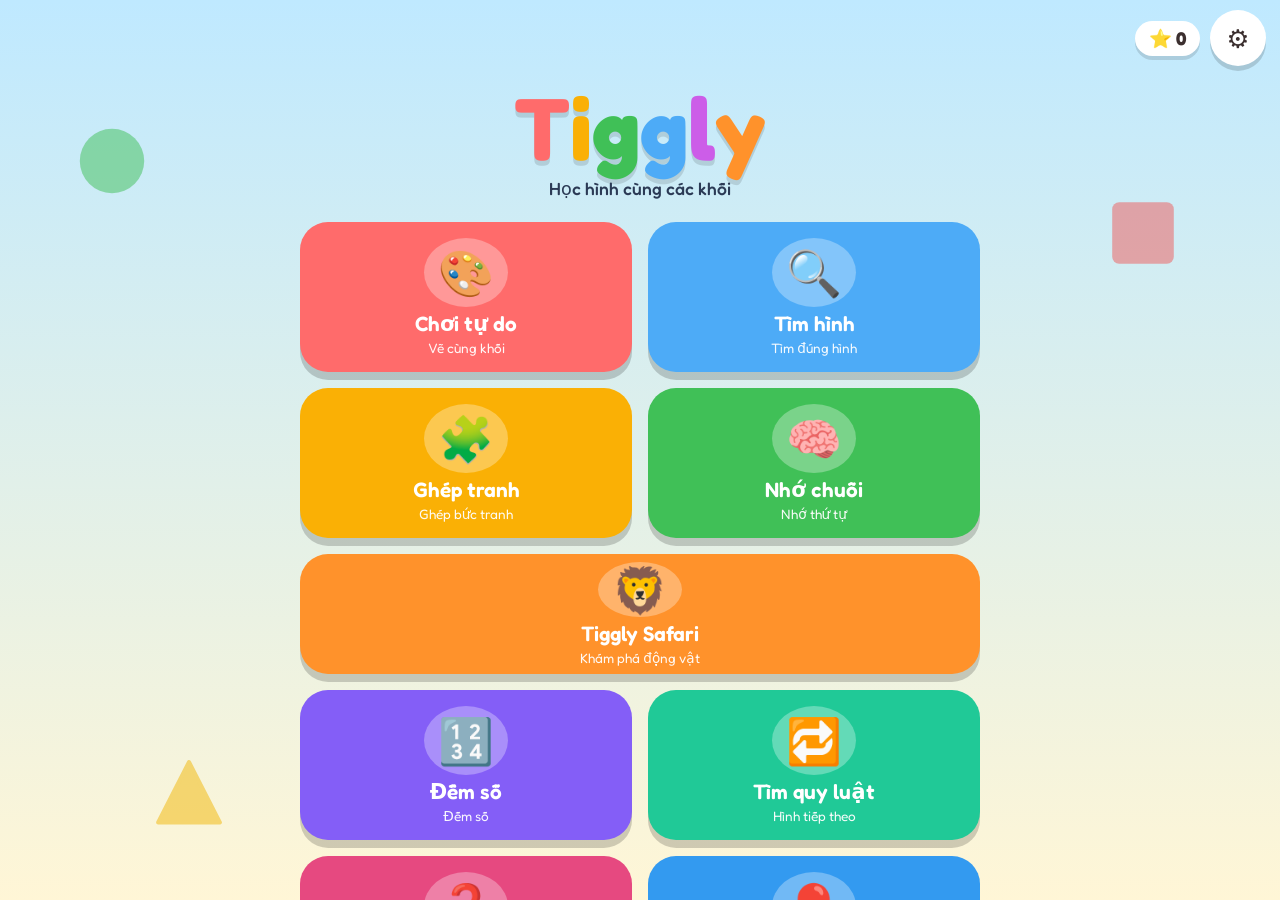
==== commit 09863b4f: "mfeatureL" ====
--- a/index.html
+++ b/index.html
@@ -3,7 +3,82 @@
 <head>
 <meta charset="utf-8">
 <meta name="viewport" content="width=device-width, initial-scale=1, maximum-scale=1, user-scalable=no, viewport-fit=cover">
-<title>Tiggly Blocks</title>
+<!-- Responsive -->
+  <meta name="viewport" content="width=device-width, initial-scale=1.0">
+
+  <!-- SEO cơ bản -->
+  <title>Tiggly Blocks – Trò Chơi Học Hình Khối Cho Bé</title>
+
+  <meta name="description"
+    content="Tiggly Blocks là trò chơi giáo dục tương tác dành cho trẻ nhỏ. Bé khám phá hình tròn, hình vuông, tam giác, ghép hình sáng tạo và phát triển tư duy qua những trò chơi thú vị.">
+
+  <meta name="author" content="Duongg">
+
+  <meta name="robots" content="index, follow">
+
+  <meta name="googlebot" content="index, follow">
+
+  <meta name="theme-color" content="#38bdf8">
+
+  <!-- Canonical URL: thay bằng domain chính thức -->
+  <link rel="canonical" href="https://tiggly-blocks.vercel.app/">
+
+  <!-- Favicon -->
+  <link rel="icon" href="/images/favicon.png" sizes="any">
+
+  <link rel="icon" type="image/png" sizes="32x32" href="/images/favicon.png">
+
+  <link rel="icon" type="image/png" sizes="16x16" href="/images/favicon.png">
+
+  <link rel="apple-touch-icon" sizes="180x180" href="/images/favicon.png">
+
+  <!-- Open Graph: Facebook, Messenger, Zalo -->
+  <meta property="og:type" content="website">
+
+  <meta property="og:locale" content="vi_VN">
+
+  <meta property="og:site_name" content="Tiggly Blocks">
+
+  <meta property="og:title" content="Tiggly Blocks – Chơi, Học và Sáng Tạo Cùng Hình Khối">
+
+  <meta property="og:description"
+    content="Cùng bé khám phá thế giới hình khối, ghép hình sáng tạo và học hỏi qua những trò chơi giáo dục tương tác vui nhộn.">
+
+  <meta property="og:url" content="https://tiggly-blocks.vercel.app/">
+
+  <meta property="og:image" content="https://tiggly-blocks.vercel.app/images/ogp.jpg">
+
+  <meta property="og:image:width" content="1200">
+
+  <meta property="og:image:height" content="630">
+
+  <meta property="og:image:alt" content="Tiggly Blocks – Trò chơi giáo dục hình khối cho bé">
+
+  <!-- Twitter / X Card -->
+  <meta name="twitter:card" content="summary_large_image">
+
+  <meta name="twitter:title" content="Tiggly Blocks – Chơi, Học và Sáng Tạo">
+
+  <meta name="twitter:description" content="Khám phá hình khối, ghép hình và sáng tạo cùng Tiggly Blocks.">
+
+  <meta name="twitter:image" content="https://tiggly-blocks.vercel.app/images/ogp.jpg">
+
+  <!-- Structured Data: Google -->
+  <script type="application/ld+json">
+    {
+        "@context": "https://schema.org",
+        "@type": "SoftwareApplication",
+        "name": "Tiggly Blocks",
+        "applicationCategory": "EducationalApplication",
+        "operatingSystem": "Web",
+        "inLanguage": "vi",
+        "author": {
+            "@type": "Person",
+            "name": "Duongg"
+        },
+        "description": "Trò chơi giáo dục tương tác giúp trẻ khám phá hình khối, ghép hình và phát triển tư duy sáng tạo."
+    }
+    </script>
 <link rel="stylesheet" href="https://fonts.googleapis.com/css2?family=Fredoka:wght@400;600;700&display=swap">
 <link rel="stylesheet" href="css/style.css">
 </head>
@@ -17,7 +92,7 @@
 </div>
 <div id="status"></div>
 <div id="games"></div>
-<div id="top"><button id="homeBtn" aria-label="Màn hình chính">🏠</button><div id="title"></div><button id="gear" aria-label="Dành cho phụ huynh (giữ 1 giây)">⚙️</button></div>
+<div id="top"><button id="homeBtn" aria-label="Màn hình chính">🏠</button><div id="title"></div><span id="stars">⭐ 0</span><button id="gear" aria-label="Dành cho phụ huynh (giữ 1 giây)">⚙️</button></div>
 <div id="board"><div id="hud"></div><div id="hint">Đặt khối lên đây nhé!</div></div>
 <script src="js/core/config.js"></script>
 <script src="js/core/storage.js"></script>
@@ -31,6 +106,10 @@
 <script src="js/games/pictures.js"></script>
 <script src="js/games/memory.js"></script>
 <script src="js/games/safari.js"></script>
+<script src="js/games/count.js"></script>
+<script src="js/games/pattern.js"></script>
+<script src="js/games/riddle.js"></script>
+<script src="js/games/balloon.js"></script>
 <script src="js/modes.js"></script>
 <script src="js/ui/base.js"></script>
 <script src="js/ui/home.js"></script>
--- a/css/style.css
+++ b/css/style.css
@@ -123,3 +123,26 @@
 .gal .card:active{transform:translateY(4px);box-shadow:0 1px 0 rgba(0,0,0,.12)}
 .gal .card>svg{width:100%;height:90px}
 .gal .card em{position:absolute;top:4px;right:8px;font-style:normal;font-size:1.3rem}
+
+/* ===== Trò chơi mới: đếm số, quy luật, câu đố, bóng bay, sao thưởng ===== */
+#games{align-content:safe center}
+#stars{font-weight:700;font-size:1.15rem;background:#fff;color:#3b2f2f;padding:6px 14px;border-radius:999px;box-shadow:0 4px 0 rgba(0,0,0,.12);white-space:nowrap}
+#stars.bump{animation:pop2 .4s}
+#hud small{font-size:.9rem;font-weight:500;opacity:.85}
+.items{font-size:2.4rem;letter-spacing:2px;line-height:1.2}
+.items span{display:inline-block;animation:bob 1.4s ease-in-out infinite}
+.dots{letter-spacing:6px;font-size:1.3rem;color:#40c057}
+.pseq{display:flex;gap:6px;justify-content:center;align-items:center;margin:6px 0 2px}
+.pit{width:clamp(32px,8.5vw,52px);height:clamp(32px,8.5vw,52px);flex:none}
+.pit svg{width:100%;height:100%}
+.pit.q{border:3px dashed #adb5bd;border-radius:12px;display:grid;place-items:center;font-weight:700;color:#868e96;animation:bob 1.2s ease-in-out infinite}
+.riddle{font-size:1.25rem;line-height:1.35;margin-bottom:4px}
+.bal{position:absolute;bottom:-120px;width:76px;display:flex;flex-direction:column;align-items:center;pointer-events:none;z-index:1;animation:balrise var(--d,9s) linear forwards}
+.bal .bb{width:76px;height:92px;border-radius:50% 50% 48% 48%/58% 58% 42% 42%;background:#fff;border:5px solid var(--c);display:grid;place-items:center;box-shadow:inset -8px -8px 0 rgba(0,0,0,.06);animation:sway 2s ease-in-out infinite alternate}
+.bal .bb svg{width:42px;height:42px}
+.bal i{width:2px;height:34px;background:#999}
+.bal.pop .bb{animation:popb .25s ease-out forwards}
+@keyframes balrise{to{transform:translateY(calc(var(--h,600px) * -1))}}
+@keyframes sway{from{transform:translateX(-8px) rotate(-4deg)}to{transform:translateX(8px) rotate(4deg)}}
+@keyframes popb{to{transform:scale(1.8);opacity:0}}
+@keyframes pop2{50%{transform:scale(1.35)}}
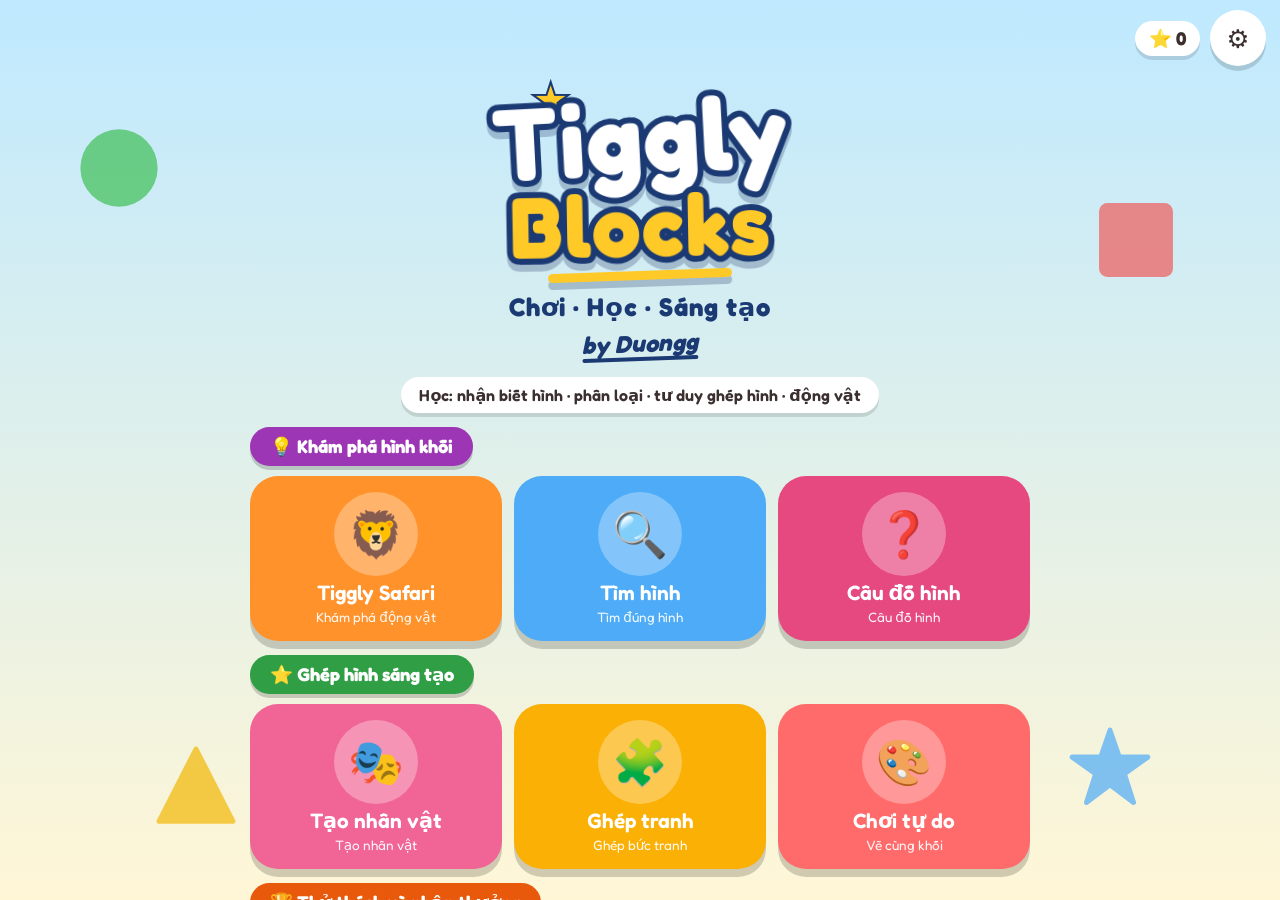
==== commit 809764c8: "comit 1211 thêm background plapla" ====
--- a/index.html
+++ b/index.html
@@ -2,12 +2,13 @@
 <html lang="vi">
 <head>
 <meta charset="utf-8">
-<meta name="viewport" content="width=device-width, initial-scale=1, maximum-scale=1, user-scalable=no, viewport-fit=cover">
-<!-- Responsive -->
+  <meta name="viewport"
+    content="width=device-width, initial-scale=1, maximum-scale=1, user-scalable=no, viewport-fit=cover">
+  <!-- Responsive -->
   <meta name="viewport" content="width=device-width, initial-scale=1.0">
 
   <!-- SEO cơ bản -->
-  <title>Tiggly Blocks – Trò Chơi Học Hình Khối Cho Bé</title>
+  <title>Tiggly Blocks – by Duongg Trò Chơi Học Hình Khối Cho Bé</title>
 
   <meta name="description"
     content="Tiggly Blocks là trò chơi giáo dục tương tác dành cho trẻ nhỏ. Bé khám phá hình tròn, hình vuông, tam giác, ghép hình sáng tạo và phát triển tư duy qua những trò chơi thú vị.">
@@ -39,29 +40,29 @@
 
   <meta property="og:site_name" content="Tiggly Blocks">
 
-  <meta property="og:title" content="Tiggly Blocks – Chơi, Học và Sáng Tạo Cùng Hình Khối">
+  <meta property="og:title" content="Tiggly Blocks – by Duongg Chơi, Học và Sáng Tạo Cùng Hình Khối">
 
   <meta property="og:description"
     content="Cùng bé khám phá thế giới hình khối, ghép hình sáng tạo và học hỏi qua những trò chơi giáo dục tương tác vui nhộn.">
 
   <meta property="og:url" content="https://tiggly-blocks.vercel.app/">
 
-  <meta property="og:image" content="https://tiggly-blocks.vercel.app/images/ogp.jpg">
+  <meta property="og:image" content="https://tiggly-blocks.vercel.app/images/ogp.png">
 
   <meta property="og:image:width" content="1200">
 
   <meta property="og:image:height" content="630">
 
-  <meta property="og:image:alt" content="Tiggly Blocks – Trò chơi giáo dục hình khối cho bé">
+  <meta property="og:image:alt" content="Tiggly Blocks – by Duongg Trò chơi giáo dục hình khối cho bé">
 
   <!-- Twitter / X Card -->
   <meta name="twitter:card" content="summary_large_image">
 
-  <meta name="twitter:title" content="Tiggly Blocks – Chơi, Học và Sáng Tạo">
+  <meta name="twitter:title" content="Tiggly Blocks – by Duongg Chơi, Học và Sáng Tạo">
 
   <meta name="twitter:description" content="Khám phá hình khối, ghép hình và sáng tạo cùng Tiggly Blocks.">
 
-  <meta name="twitter:image" content="https://tiggly-blocks.vercel.app/images/ogp.jpg">
+  <meta name="twitter:image" content="https://tiggly-blocks.vercel.app/images/ogp.png">
 
   <!-- Structured Data: Google -->
   <script type="application/ld+json">
@@ -87,11 +88,12 @@
   <span>Học khối:</span>
   <span id="cals"></span>
   <button id="reset">Xóa dữ liệu học</button>
+  <button id="sep">Kiểm tra độ phân biệt</button>
   <label><input type="checkbox" id="keep" checked> Giữ hình khi nhấc khối</label>
-  <label>Khoảng gom điểm <input type="range" id="rad" min="60" max="300" value="140"><span id="radv">140</span></label>
+  <label>Sai số nhận diện (%) <input type="range" id="rad" min="8" max="35" value="18"><span id="radv">18</span></label>
 </div>
 <div id="status"></div>
-<div id="games"></div>
+<div id="games"><p class="learn">Học: nhận biết hình · phân loại · tư duy ghép hình · động vật</p></div>
 <div id="top"><button id="homeBtn" aria-label="Màn hình chính">🏠</button><div id="title"></div><span id="stars">⭐ 0</span><button id="gear" aria-label="Dành cho phụ huynh (giữ 1 giây)">⚙️</button></div>
 <div id="board"><div id="hud"></div><div id="hint">Đặt khối lên đây nhé!</div></div>
 <script src="js/core/config.js"></script>
@@ -100,6 +102,7 @@
 <script src="js/core/input.js"></script>
 <script src="js/core/render.js"></script>
 <script src="js/core/calibration.js"></script>
+<script src="js/core/scenes.js"></script>
 <script src="js/games/common.js"></script>
 <script src="js/games/free.js"></script>
 <script src="js/games/find.js"></script>
@@ -110,6 +113,7 @@
 <script src="js/games/pattern.js"></script>
 <script src="js/games/riddle.js"></script>
 <script src="js/games/balloon.js"></script>
+<script src="js/games/draw.js"></script>
 <script src="js/modes.js"></script>
 <script src="js/ui/base.js"></script>
 <script src="js/ui/home.js"></script>
--- a/css/style.css
+++ b/css/style.css
@@ -146,3 +146,44 @@
 @keyframes sway{from{transform:translateX(-8px) rotate(-4deg)}to{transform:translateX(8px) rotate(4deg)}}
 @keyframes popb{to{transform:scale(1.8);opacity:0}}
 @keyframes pop2{50%{transform:scale(1.35)}}
+
+/* ===== Màn hình chính theo banner, nền sống động, Tạo nhân vật ===== */
+body.home #games{display:flex;flex-direction:column;flex-wrap:nowrap;justify-content:flex-start;align-items:center;gap:14px;padding:84px 14px 28px}
+
+.logo{display:none}
+.hero{width:min(100%,780px);height:auto;border-radius:28px;box-shadow:0 8px 0 rgba(0,0,0,.15);display:block}
+.learn{margin:0;background:#fff;color:#3b2f2f;border-radius:999px;padding:8px 18px;font-weight:600;box-shadow:0 4px 0 rgba(0,0,0,.12);text-align:center}
+.cat{width:min(100%,780px)}
+.cat h3{margin:0 0 10px;display:inline-block;background:var(--cc);color:#fff;border-radius:999px;padding:8px 20px;font-size:1.15rem;box-shadow:0 4px 0 rgba(0,0,0,.18)}
+.cgrid{display:grid;grid-template-columns:repeat(auto-fit,minmax(150px,1fr));gap:12px}
+.cgrid .tile,.tile[data-m="saf"]{min-height:130px;grid-column:auto}
+#board{background-color:#bfe9ff}
+#hint{color:#fff;text-shadow:0 2px 8px rgba(0,0,0,.45);opacity:1}
+.tg svg{filter:drop-shadow(0 0 3px #fff)}
+.album b{font-size:1.1rem;margin:0 2px 0 8px}
+.scn button,#hud .scn button{margin:0 2px;padding:4px 10px;font-size:1rem;background:#4dabf7;box-shadow:0 3px 0 #1c7ed6}
+.ch,.acc{position:absolute;transform:translate(-50%,-50%);touch-action:none;cursor:grab;user-select:none;-webkit-user-select:none}
+.ch{width:170px;height:170px;z-index:2;filter:drop-shadow(0 8px 6px rgba(0,0,0,.25));animation:pop .35s cubic-bezier(.3,1.8,.5,1)}
+.ch svg *{stroke:#fff;stroke-width:5;paint-order:stroke}
+.acc{z-index:3;animation:pop .25s ease-out}
+.ch svg,.acc svg{width:100%;height:100%;display:block;pointer-events:none}
+#dtray{position:absolute;left:0;right:0;bottom:0;z-index:4;display:flex;gap:8px;padding:8px 10px;overflow-x:auto;background:rgba(255,255,255,.88)}
+#dtray button{flex:none;width:72px;height:64px;border:2px solid #ffd43b;border-radius:16px;background:#fff;padding:4px;display:flex;flex-direction:column;align-items:center;touch-action:none;color:#3b2f2f;box-shadow:none}
+#dtray svg{width:44px;height:30px;pointer-events:none}
+#dtray small{font-size:.7rem;pointer-events:none}
+#board[data-mode="draw"] .s{display:none}
+
+/* ===== Logo chữ (giống banner) + trang trí màn hình chính ===== */
+.brand{position:relative;z-index:1;text-align:center;line-height:.9;margin:6px 0 2px}
+.b1,.b2,.bline{filter:drop-shadow(0 7px 0 rgba(20,40,90,.25))}
+.b1,.b2{font-weight:700;letter-spacing:1px;-webkit-text-stroke:12px #1b3a73;paint-order:stroke fill}
+.b1{font-size:clamp(3.6rem,16vw,6.4rem);color:#fff;transform:rotate(-3deg)}
+.b2{font-size:clamp(3rem,13vw,5.4rem);color:#ffc928;margin-top:.04em;transform:rotate(-1deg)}
+.bline{display:block;width:62%;height:9px;margin:8px auto 0;border-radius:9px;background:#ffc928;transform:rotate(-2deg)}
+.btag{font-weight:700;font-size:clamp(1.05rem,4.5vw,1.6rem);color:#1b3a73;margin-top:12px;letter-spacing:1px;line-height:1.2}
+.bby{display:inline-block;font-style:italic;font-weight:700;font-size:1.5rem;color:#1b3a73;margin-top:10px;transform:rotate(-2deg)}
+.bby::after{content:"";display:block;height:4px;border-radius:4px;background:#1b3a73;margin-top:2px}
+.bstar{position:absolute;left:14%;top:-10px;color:#ffc928;font-size:2.4rem;line-height:1;-webkit-text-stroke:4px #1b3a73;paint-order:stroke fill;animation:bob 2s ease-in-out infinite}
+.deco{width:84px;height:84px;opacity:.7;z-index:0}
+.d3{right:10%;bottom:10%;animation-delay:3s}
+.learn,.cat{position:relative;z-index:1}
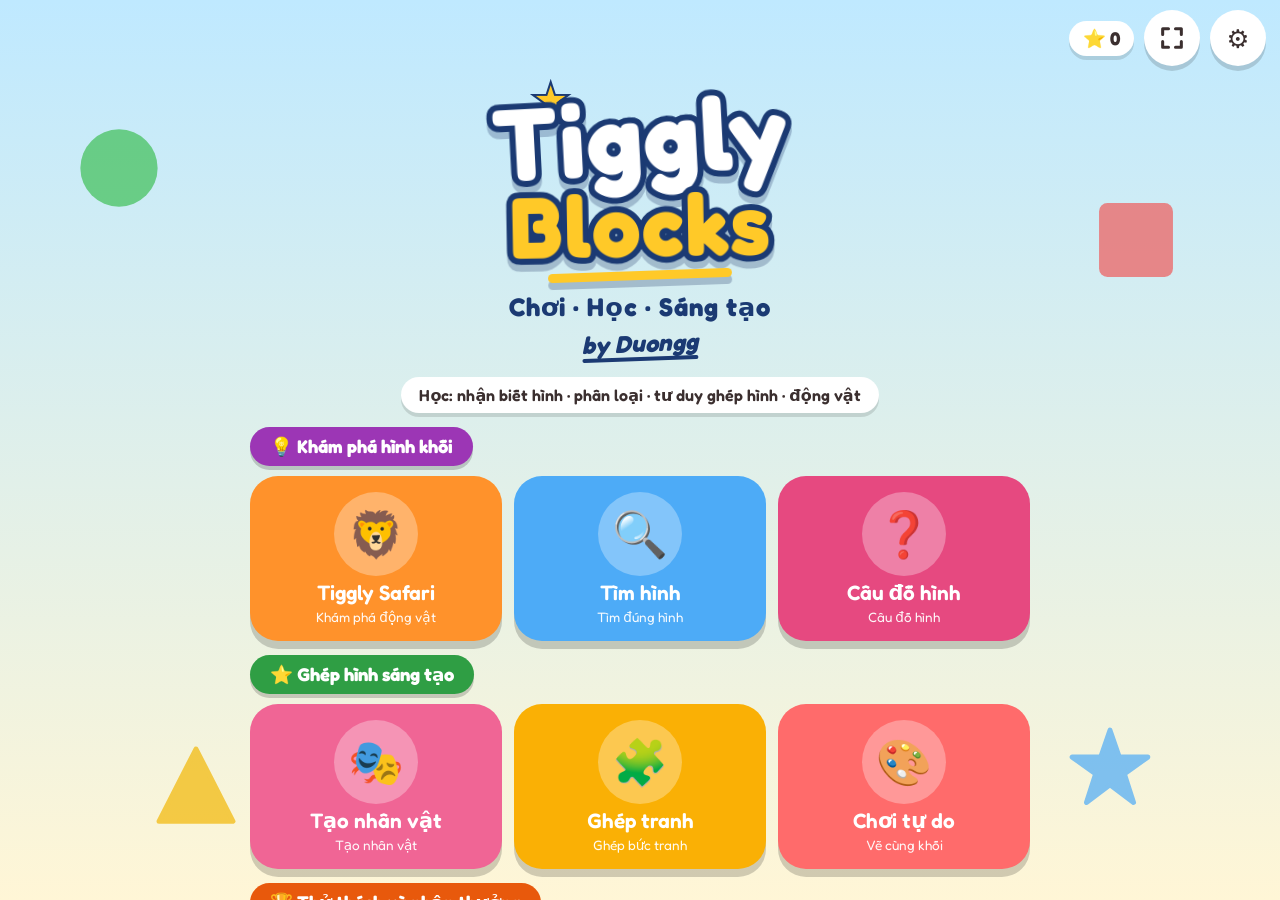
==== commit 599254a6: "them bieu cam" ====
--- a/index.html
+++ b/index.html
@@ -1,7 +1,7 @@
 <!DOCTYPE html>
 <html lang="vi">
 <head>
-<meta charset="utf-8">
+  <meta charset="utf-8">
   <meta name="viewport"
     content="width=device-width, initial-scale=1, maximum-scale=1, user-scalable=no, viewport-fit=cover">
   <!-- Responsive -->
@@ -54,7 +54,13 @@
   <meta property="og:image:height" content="630">
 
   <meta property="og:image:alt" content="Tiggly Blocks – by Duongg Trò chơi giáo dục hình khối cho bé">
-
+  <meta name="apple-mobile-web-app-capable" content="yes">
+  <meta name="mobile-web-app-capable" content="yes">
+  <meta name="apple-mobile-web-app-status-bar-style" content="black-translucent">
+  <meta name="apple-mobile-web-app-title" content="Tiggly Blocks">
+  <meta name="format-detection" content="telephone=no">
+  <link rel="manifest" href="manifest.webmanifest">
+  <link rel="apple-touch-icon" href="/images/favicon.png">
   <!-- Twitter / X Card -->
   <meta name="twitter:card" content="summary_large_image">
 
@@ -80,6 +86,8 @@
         "description": "Trò chơi giáo dục tương tác giúp trẻ khám phá hình khối, ghép hình và phát triển tư duy sáng tạo."
     }
     </script>
+
+
 <link rel="stylesheet" href="https://fonts.googleapis.com/css2?family=Fredoka:wght@400;600;700&display=swap">
 <link rel="stylesheet" href="css/style.css">
 </head>
@@ -94,7 +102,7 @@
 </div>
 <div id="status"></div>
 <div id="games"><p class="learn">Học: nhận biết hình · phân loại · tư duy ghép hình · động vật</p></div>
-<div id="top"><button id="homeBtn" aria-label="Màn hình chính">🏠</button><div id="title"></div><span id="stars">⭐ 0</span><button id="gear" aria-label="Dành cho phụ huynh (giữ 1 giây)">⚙️</button></div>
+<div id="top"><button id="homeBtn" aria-label="Màn hình chính">🏠</button><div id="title"></div><span id="stars">⭐ 0</span><button id="fsBtn" aria-label="Toàn màn hình"></button><button id="gear" aria-label="Dành cho phụ huynh (giữ 1 giây)">⚙️</button></div>
 <div id="board"><div id="hud"></div><div id="hint">Đặt khối lên đây nhé!</div></div>
 <script src="js/core/config.js"></script>
 <script src="js/core/storage.js"></script>
@@ -114,9 +122,12 @@
 <script src="js/games/riddle.js"></script>
 <script src="js/games/balloon.js"></script>
 <script src="js/games/draw.js"></script>
+<script src="js/games/draw-parts.js"></script>
 <script src="js/modes.js"></script>
 <script src="js/ui/base.js"></script>
 <script src="js/ui/home.js"></script>
 <script src="js/ui/parent.js"></script>
+<script src="js/ui/transition.js"></script>
+<script src="js/ui/kiosk.js"></script>
 </body>
 </html>
--- a/css/style.css
+++ b/css/style.css
@@ -187,3 +187,75 @@
 .deco{width:84px;height:84px;opacity:.7;z-index:0}
 .d3{right:10%;bottom:10%;animation-delay:3s}
 .learn,.cat{position:relative;z-index:1}
+
+/* ===== Hiệu ứng chuyển màn hình (chỉ dùng transform/opacity để không giật) ===== */
+#wipe{position:fixed;inset:0;z-index:100;pointer-events:none;opacity:0;background:var(--veil);will-change:opacity}
+#wipe.on{pointer-events:auto}
+#title.swap{animation:titlein .7s ease-in-out}
+#hud{animation:hudin .6s ease-in-out}
+.bgl{position:absolute;inset:0;z-index:0;pointer-events:none;background-size:cover;background-position:center bottom;background-repeat:no-repeat;opacity:0;transition:opacity 1s ease-in-out}
+.dot,.s{will-change:transform}
+.bal,.cf,.animal{will-change:transform}
+@keyframes titlein{from{opacity:0}to{opacity:1}}
+@keyframes hudin{from{opacity:0}to{opacity:1}}
+@media (prefers-reduced-motion:reduce){*,*::before,*::after{animation-duration:.01ms!important;animation-iteration-count:1!important;transition-duration:.01ms!important}}
+
+:root{--veil:#f3f9ff}
+@media (prefers-color-scheme:dark){:root:not([data-theme="light"]){--veil:#1b2a49}}
+:root[data-theme="dark"]{--veil:#1b2a49}
+
+/* ===== Safari: con vật ở lại, kéo/nhảy/mờ đi ===== */
+.animal{touch-action:none;cursor:grab}
+.animal.jump{animation:jump .55s ease-out}
+.animal.bye{animation:bye .6s ease-in-out forwards;pointer-events:none}
+@keyframes jump{0%,100%{transform:translate(-50%,-50%)}40%{transform:translate(-50%,-72%) scale(1.08)}}
+@keyframes bye{to{opacity:0;transform:translate(-50%,-50%) scale(.9)}}
+
+/* ===== Tạo nhân vật: thanh tiến độ, hoàn thành, tùy chọn, xóa ===== */
+.cbar{position:absolute;left:calc(100% + 16px);top:50%;transform:translateY(-50%);display:flex;flex-direction:column;align-items:center;gap:6px;z-index:5}
+.cbar.l{left:auto;right:calc(100% + 16px)}
+.cbar .p{width:34px;height:34px;border-radius:50%;background:#fff;border:3px solid #ced4da;display:grid;place-items:center;font-size:1.1rem;filter:grayscale(1);opacity:.75}
+.cbar .p.y{border-color:#40c057;filter:none;opacity:1;box-shadow:0 0 0 3px rgba(64,192,87,.3)}
+.cbar .fin{width:48px;height:48px;padding:0;border:0;border-radius:50%;background:#40c057;display:grid;place-items:center;box-shadow:0 4px 0 #2f9e44;animation:pulse 1.4s ease-in-out infinite}
+.ch.done,.acc.locked{animation:cbob 2.4s ease-in-out infinite}
+.acc.locked{pointer-events:none}
+.ch.sel::after{content:"";position:absolute;inset:-10px;border:4px dashed #fff;border-radius:50%;pointer-events:none}
+.ch.bye,.acc.bye{animation:bye .4s ease-in forwards;pointer-events:none}
+#cmenu{position:absolute;z-index:8;transform:translate(-50%,-100%);background:#fff;color:#3b2f2f;border-radius:20px;padding:10px 12px;box-shadow:0 6px 0 rgba(0,0,0,.12),0 0 0 3px #ffd43b;text-align:center}
+#cmenu[hidden]{display:none}
+#cmenu div{display:flex;gap:6px;margin-top:6px;flex-wrap:wrap;justify-content:center}
+#cmenu button{border:0;border-radius:999px;padding:8px 14px;font-size:.95rem;background:#4dabf7;color:#fff;box-shadow:0 3px 0 #1c7ed6}
+#cmenu button[data-a="del"],#cmenu button[data-a="all"]{background:#fa5252;box-shadow:0 3px 0 #c92a2a}
+@keyframes cbob{50%{transform:translate(-50%,calc(-50% - 6px))}}
+@keyframes pulse{50%{transform:scale(1.08)}}
+
+/* ===== Safari: ghép xong mới "sống dậy", chọn, nhiều con vật ===== */
+.animal:not(.done) *{animation-play-state:paused}
+.animal.sel::after{content:"";position:absolute;inset:-6px;border:4px dashed #fff;border-radius:50%;pointer-events:none}
+
+/* quay mặt: lật mượt khi đổi hướng */
+.animal,.ch,.acc{transition:scale .2s ease-out,rotate .08s linear}
+
+/* Safari: ghép xong mới "sống dậy", chọn, nhiều con vật */
+.animal:not(.done) *{animation-play-state:paused}
+.animal.sel::after{content:"";position:absolute;inset:-6px;border:4px dashed #fff;border-radius:50%;pointer-events:none}
+/* quay mặt: lật mượt khi đổi hướng */
+.animal,.ch,.acc{transition:scale .2s ease-out}
+.animal,.ch,.acc{transition:scale .2s ease-out,rotate .08s linear}
+/* Chế độ cho trẻ */
+html{overflow:hidden;overscroll-behavior:none}
+body{position:fixed;inset:0;width:100%;height:100%;overflow:hidden;overscroll-behavior:none;touch-action:manipulation;-webkit-user-select:none;user-select:none;-webkit-touch-callout:none;-webkit-tap-highlight-color:transparent;box-sizing:border-box;padding-top:env(safe-area-inset-top,0px);padding-bottom:env(safe-area-inset-bottom,0px)}
+img{-webkit-user-drag:none;user-drag:none}
+#fsBtn svg{display:block;margin:auto}
+#toast{position:fixed;left:50%;bottom:24px;transform:translateX(-50%);z-index:120;max-width:90%;background:rgba(30,40,60,.92);color:#fff;padding:10px 18px;border-radius:16px;font-size:1rem;text-align:center}
+#toast[hidden]{display:none}
+.animal{transition:scale .2s ease-out,rotate .08s linear}
+/* khay bộ phận có thẻ */
+#dtray{display:block;padding:0;overflow:visible}
+#dtray .dtabs{display:flex;gap:6px;padding:6px 10px 0;overflow-x:auto}
+#dtray .dtabs button{flex:none;width:auto;height:auto;padding:4px 12px;border:0;border-radius:999px;background:#e7f5ff;font-size:.85rem;white-space:nowrap;box-shadow:none;touch-action:manipulation}
+#dtray .dtabs button.on{background:#4dabf7;color:#fff}
+.ditems{display:flex;gap:8px;padding:6px 10px 8px;overflow-x:auto}
+.ditems .em{font-size:1.7rem;line-height:1.1;pointer-events:none}
+.ditems .sw{display:block;width:30px;height:30px;border-radius:50%;border:3px solid #fff;box-shadow:0 0 0 2px #ced4da;pointer-events:none}
+.acc.paint{border-radius:50%;border:4px solid #fff;box-shadow:0 3px 8px rgba(0,0,0,.3)}
